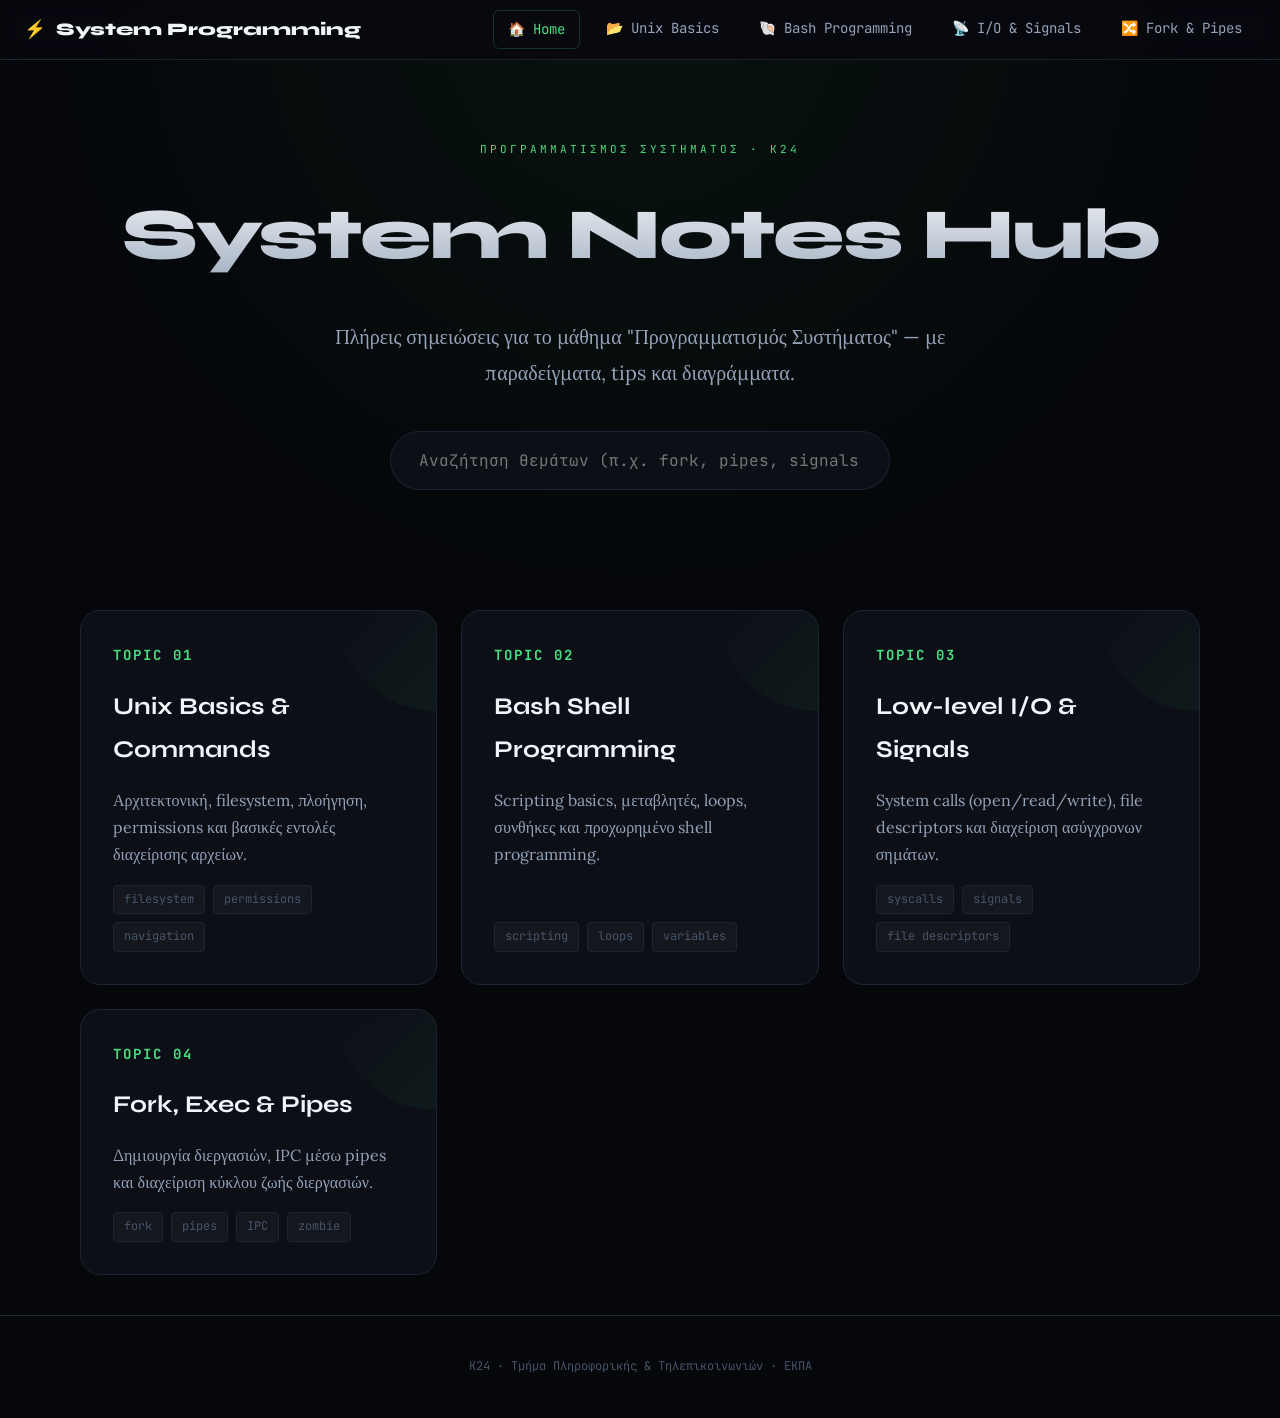
==== index.html @ 9e0abca6 "Fix: Strip ALL inline font-size from HTML — CSS controls sizing globally" ====
﻿<!DOCTYPE html>
<html lang="el">
<head>
    <meta charset="UTF-8">
    <meta name="viewport" content="width=device-width, initial-scale=1.0">
    <title>System Programming · Course Notes</title>
    <link href="https://fonts.googleapis.com/css2?family=JetBrains+Mono:wght@400;600;700&family=Syne:wght@400;700;800&family=Lora:ital,wght@0,400;0,600;1,400&display=swap" rel="stylesheet">
    <link rel="stylesheet" href="styles/base.css">
    <style>
        :root {
            --bg: #05070a;
            --surf: #0c0f16;
            --surf2: #141822;
            --border: #1e2433;
            --green: #4ade80;
            --green-rgb: 74, 222, 128;
            --blue: #60a5fa;
            --purple: #c084fc;
            --orange: #fb923c;
            --orange-rgb: 251, 146, 60;
            --txt: #f1f5f9;
            --muted: #94a3b8;
            --dim: #475569;
        }

        .hub-hero {
            padding: 140px 40px 80px;
            text-align: center;
            background: radial-gradient(circle at 50% 0%, rgba(74, 222, 128, 0.05) 0%, transparent 70%);
        }

        .hub-hero h1 {
            font-family: 'Syne', sans-serif;
            font-size: clamp(2.5rem, 8vw, 4.5rem);
            font-weight: 800;
            letter-spacing: -2px;
            margin-bottom: 20px;
            background: linear-gradient(to bottom, #fff, #94a3b8);
            -webkit-background-clip: text;
            -webkit-text-fill-color: transparent;
        }

        .hub-hero p {
            font-size: 1.25rem;
            color: var(--muted);
            max-width: 700px;
            margin: 0 auto 40px;
        }

        .search-container {
            max-width: 500px;
            margin: 0 auto;
            position: relative;
        }

        .search-container input {
            width: 100%;
            background: var(--surf);
            border: 1px solid var(--border);
            padding: 18px 28px;
            border-radius: 100px;
            color: var(--txt);
            font-family: 'JetBrains Mono', monospace;
            font-size: 16px;
            transition: var(--transition);
            outline: none;
        }

        .search-container input:focus {
            border-color: var(--green);
            box-shadow: 0 0 20px rgba(74, 222, 128, 0.1);
        }

        .topics-grid {
            display: grid;
            grid-template-columns: repeat(auto-fill, minmax(300px, 1fr));
            gap: 24px;
            padding: 40px;
            max-width: 1200px;
            margin: 0 auto;
        }

        .topic-card {
            background: var(--surf);
            border: 1px solid var(--border);
            border-radius: 20px;
            padding: 32px;
            text-decoration: none;
            transition: all 0.3s cubic-bezier(0.4, 0, 0.2, 1);
            position: relative;
            overflow: hidden;
            display: flex;
            flex-direction: column;
            gap: 16px;
        }

        .topic-card:hover {
            transform: translateY(-8px);
            border-color: var(--green);
            background: var(--surf2);
            box-shadow: 0 20px 40px rgba(0,0,0,0.3);
        }

        .topic-card::before {
            content: '';
            position: absolute;
            top: 0;
            right: 0;
            width: 100px;
            height: 100px;
            background: linear-gradient(135deg, transparent, rgba(var(--green-rgb), 0.05));
            border-radius: 0 0 0 100%;
            transition: var(--transition);
        }

        .topic-card:hover::before {
            width: 150px;
            height: 150px;
            background: linear-gradient(135deg, transparent, rgba(var(--green-rgb), 0.1));
        }

        .topic-num {
            font-family: 'JetBrains Mono', monospace;
            color: var(--green);
            font-size: 14px;
            font-weight: 700;
            letter-spacing: 2px;
        }

        .topic-card h3 {
            font-family: 'Syne', sans-serif;
            font-size: 1.5rem;
            color: var(--txt);
            font-weight: 700;
        }

        .topic-card p {
            color: var(--muted);
            font-size: 16px;
            line-height: 1.7;
        }

        .topic-tags {
            display: flex;
            gap: 8px;
            flex-wrap: wrap;
            margin-top: auto;
        }

        .tag {
            font-size: 12px;
            font-family: 'JetBrains Mono', monospace;
            color: var(--dim);
            background: rgba(255,255,255,0.03);
            padding: 3px 10px;
            border-radius: 4px;
            border: 1px solid var(--border);
        }
    </style>
</head>
<body>
    <div id="site-nav"></div>

    <div class="hub-hero">
        <div class="hero-label">Προγραμματισμός Συστήματος · Κ24</div>
        <h1>System Notes Hub</h1>
        <p>Πλήρεις σημειώσεις για το μάθημα "Προγραμματισμός Συστήματος" — με παραδείγματα, tips και διαγράμματα.</p>
        
        <div class="search-container">
            <input type="text" id="topic-search" placeholder="Αναζήτηση θεμάτων (π.χ. fork, pipes, signals)...">
        </div>
    </div>

    <div class="topics-grid">
        <a href="topic1_unix_commands.html" class="topic-card">
            <div class="topic-num">TOPIC 01</div>
            <h3>Unix Basics & Commands</h3>
            <p>Αρχιτεκτονική, filesystem, πλοήγηση, permissions και βασικές εντολές διαχείρισης αρχείων.</p>
            <div class="topic-tags">
                <span class="tag">filesystem</span><span class="tag">permissions</span><span class="tag">navigation</span>
            </div>
        </a>

        <a href="topic2_bash.html" class="topic-card">
            <div class="topic-num">TOPIC 02</div>
            <h3>Bash Shell Programming</h3>
            <p>Scripting basics, μεταβλητές, loops, συνθήκες και προχωρημένο shell programming.</p>
            <div class="topic-tags">
                <span class="tag">scripting</span><span class="tag">loops</span><span class="tag">variables</span>
            </div>
        </a>

        <a href="topic3_io_signals.html" class="topic-card">
            <div class="topic-num">TOPIC 03</div>
            <h3>Low-level I/O & Signals</h3>
            <p>System calls (open/read/write), file descriptors και διαχείριση ασύγχρονων σημάτων.</p>
            <div class="topic-tags">
                <span class="tag">syscalls</span><span class="tag">signals</span><span class="tag">file descriptors</span>
            </div>
        </a>

        <a href="topic4_fork_pipes.html" class="topic-card">
            <div class="topic-num">TOPIC 04</div>
            <h3>Fork, Exec & Pipes</h3>
            <p>Δημιουργία διεργασιών, IPC μέσω pipes και διαχείριση κύκλου ζωής διεργασιών.</p>
            <div class="topic-tags">
                <span class="tag">fork</span><span class="tag">pipes</span><span class="tag">IPC</span><span class="tag">zombie</span>
            </div>
        </a>
    </div>

    <div class="footer">
        K24 · Τμήμα Πληροφορικής & Τηλεπικοινωνιών · ΕΚΠΑ
    </div>

    <script src="js/nav.js"></script>
</body>
</html>
---- styles/base.css ----
/* base.css - Shared Styles for WebNotes */

:root {
    --transition: 0.2s cubic-bezier(0.4, 0, 0.2, 1);
    --shadow: 0 4px 12px rgba(0,0,0,0.1);
    --radius: 12px;
}

* {
    box-sizing: border-box;
    margin: 0;
    padding: 0;
}

body {
    background: var(--bg);
    color: var(--txt);
    font-family: 'Lora', serif;
    font-size: 17px;
    line-height: 1.8;
    transition: background var(--transition);
}

/* Scrollbar */
::-webkit-scrollbar { width: 10px; }
::-webkit-scrollbar-track { background: var(--bg); }
::-webkit-scrollbar-thumb { background: var(--border); border-radius: 5px; }
::-webkit-scrollbar-thumb:hover { background: var(--dim); }

/* Navigation Hub Overlay */
#site-nav {
    position: fixed;
    top: 0;
    left: 0;
    right: 0;
    z-index: 1000;
    background: rgba(var(--bg-rgb, 8, 8, 15), 0.8);
    backdrop-filter: blur(12px);
    border-bottom: 1px solid var(--border);
    height: 60px;
    display: flex;
    align-items: center;
    padding: 0 24px;
    justify-content: space-between;
}

.nav-logo {
    font-family: 'Syne', sans-serif;
    font-weight: 800;
    font-size: 1.1rem;
    color: var(--txt);
    text-decoration: none;
    display: flex;
    align-items: center;
    gap: 10px;
}

.nav-links {
    display: flex;
    gap: 12px;
}

.nav-link {
    color: var(--muted);
    text-decoration: none;
    font-family: 'JetBrains Mono', monospace;
    font-size: 14px;
    padding: 6px 14px;
    border-radius: 6px;
    transition: var(--transition);
}

.nav-link:hover {
    background: var(--surf2);
    color: var(--txt);
}

.nav-link.active {
    color: var(--green);
    background: var(--gdim);
    border: 1px solid rgba(var(--green-rgb), 0.2);
}

/* Hero Section */
.hero {
    padding: 100px 40px 48px; /* Adjusted for fixed nav */
    position: relative;
    overflow: hidden;
    border-bottom: 1px solid var(--border);
}

.hero-label {
    font-family: 'JetBrains Mono', monospace;
    color: var(--green);
    font-size: 11px;
    letter-spacing: 3px;
    text-transform: uppercase;
    margin-bottom: 10px;
}

.hero h1 {
    font-family: 'Syne', sans-serif;
    font-size: clamp(1.8rem, 5vw, 3rem);
    font-weight: 800;
    line-height: 1.1;
    margin-bottom: 14px;
}

.hero h1 em {
    color: var(--green);
    font-style: normal;
}

.hero p {
    color: var(--muted);
    max-width: 560px;
}

.chips {
    display: flex;
    gap: 8px;
    flex-wrap: wrap;
    margin-top: 20px;
}

.chip {
    background: var(--surf2);
    border: 1px solid var(--border);
    padding: 3px 11px;
    border-radius: 20px;
    font-size: 11px;
    font-family: 'JetBrains Mono', monospace;
    color: var(--muted);
}

/* TOC */
.toc {
    background: var(--surf);
    border-bottom: 1px solid var(--border);
    padding: 11px 40px;
    display: flex;
    gap: 6px;
    flex-wrap: wrap;
    position: sticky;
    top: 60px; /* Below site-nav */
    z-index: 99;
}

.toc a {
    color: var(--muted);
    font-size: 14px;
    font-family: 'JetBrains Mono', monospace;
    padding: 5px 12px;
    border-radius: 4px;
    transition: var(--transition);
    text-decoration: none;
}

.toc a:hover {
    background: var(--surf2);
    color: var(--green);
}

/* Content Wrap */
.wrap {
    max-width: 980px;
    margin: 0 auto;
    padding: 44px 24px;
}

section {
    margin-bottom: 64px;
    scroll-margin-top: 130px;
}

/* Section Headers */
.sh {
    display: flex;
    align-items: center;
    gap: 12px;
    margin-bottom: 26px;
    padding-bottom: 13px;
    border-bottom: 1px solid var(--border);
}

.sh-icon {
    width: 34px;
    height: 34px;
    border-radius: 8px;
    display: flex;
    align-items: center;
    justify-content: center;
    font-size: 17px;
    flex-shrink: 0;
}

.sh h2 {
    font-family: 'Syne', sans-serif;
    font-size: 1.35rem;
    font-weight: 700;
}

/* Code Blocks */
.cb {
    background: #010409;
    border: 1px solid var(--border);
    border-radius: 8px;
    padding: 16px 20px;
    font-family: 'JetBrains Mono', monospace;
    font-size: 14.5px;
    line-height: 2;
    overflow-x: auto;
    margin: 10px 0;
    white-space: pre-wrap;
}

/* Boxes */
.ibox, .wbox, .gbox, .rbox {
    border-radius: 0 8px 8px 0;
    padding: 12px 18px;
    margin: 11px 0;
    font-size: 15.5px;
}

.ibox { border-left: 3px solid var(--blue); background: var(--bdim); }
.wbox { border-left: 3px solid var(--yellow); background: var(--ydim); }
.gbox { border-left: 3px solid var(--green); background: var(--gdim); }
.rbox { border-left: 3px solid var(--red); background: var(--rdim); }

.lbl {
    font-family: 'JetBrains Mono', monospace;
    font-size: 10px;
    text-transform: uppercase;
    letter-spacing: 1.5px;
    font-weight: 700;
    margin-bottom: 5px;
}

code {
    font-family: 'JetBrains Mono', monospace;
    font-size: 14px;
    background: rgba(var(--green-rgb, 63, 185, 80), 0.1);
    color: var(--green);
    padding: 2px 6px;
    border-radius: 3px;
}

/* Tips */
.tip {
    background: linear-gradient(135deg, rgba(var(--orange-rgb, 240, 136, 62), 0.05), rgba(var(--orange-rgb, 240, 136, 62), 0.1));
    border: 1px solid rgba(var(--orange-rgb, 240, 136, 62), 0.35);
    border-radius: 9px;
    padding: 13px 16px;
    margin: 11px 0;
    display: flex;
    gap: 11px;
    align-items: flex-start;
}

.tip-icon {
    font-size: 20px;
    flex-shrink: 0;
    margin-top: 1px;
}

.tip-title {
    font-family: 'Syne', sans-serif;
    font-size: .75rem;
    font-weight: 700;
    color: var(--orange);
    text-transform: uppercase;
    letter-spacing: 1px;
    margin-bottom: 4px;
}

.tip-text {
    font-size: 15px;
    line-height: 1.7;
}

/* Grid */
.grid2 {
    display: grid;
    grid-template-columns: 1fr 1fr;
    gap: 14px;
}

@media(max-width:640px) {
    .grid2 { grid-template-columns: 1fr; }
}

/* Cards */
.card {
    background: var(--surf);
    border: 1px solid var(--border);
    border-radius: 10px;
    padding: 18px 20px;
    margin-bottom: 12px;
}

.card-title {
    font-family: 'Syne', sans-serif;
    font-size: 1rem;
    font-weight: 700;
    margin-bottom: 10px;
}

/* Tables */
.ptbl, .vtbl, .etbl, .stbl {
    width: 100%;
    border-collapse: collapse;
    font-size: 15px;
    margin: 12px 0;
}

.ptbl th, .vtbl th, .etbl th, .stbl th {
    background: var(--surf2);
    color: var(--green);
    font-family: 'Syne', sans-serif;
    padding: 9px 12px;
    text-align: left;
    border: 1px solid var(--border);
}

.ptbl td, .vtbl td, .etbl td, .stbl td {
    padding: 9px 12px;
    border: 1px solid var(--border);
    color: var(--muted);
    vertical-align: top;
}

.ptbl tr:nth-child(even) td, .vtbl tr:nth-child(even) td, .etbl tr:nth-child(even) td, .stbl tr:nth-child(even) td {
    background: var(--surf2);
}

.mono {
    font-family: 'JetBrains Mono', monospace;
    color: var(--cyan);
}

/* Quiz */
.quiz {
    background: var(--pdim);
    border: 1px solid rgba(var(--purple-rgb, 188, 140, 255), 0.3);
    border-radius: 10px;
    padding: 20px 22px;
    margin-top: 14px;
}

.quiz h3 {
    color: var(--purple);
    font-family: 'Syne', sans-serif;
    font-size: 1rem;
    font-weight: 700;
    margin-bottom: 12px;
}

.qitem { margin-bottom: 12px; }

.qq { color: var(--txt); font-size: 15.5px; margin-bottom: 6px; }

.qa {
    color: var(--muted);
    font-size: 15px;
    padding: 8px 14px;
    background: var(--surf);
    border-radius: 6px;
    border-left: 3px solid var(--purple);
}

/* Footer */
.footer {
    border-top: 1px solid var(--border);
    padding: 40px 40px;
    text-align: center;
    color: var(--dim);
    font-size: 12px;
    font-family: 'JetBrains Mono', monospace;
}

/* Topic 1 Specifics */
.arch { background: var(--surf); border: 1px solid var(--border); border-radius: 10px; padding: 24px; text-align: center; }
.alayer { border-radius: 7px; padding: 12px 20px; margin: 5px auto; max-width: 380px; font-size: 13px; font-weight: 500; font-family: 'JetBrains Mono', monospace; }
.la { background: rgba(88, 166, 255, .1); border: 1px solid rgba(88, 166, 255, .3); color: var(--blue); }
.lb { background: rgba(63, 185, 80, .1); border: 1px solid rgba(63, 185, 80, .3); color: var(--green); }
.lc { background: rgba(227, 179, 65, .1); border: 1px solid rgba(227, 179, 65, .3); color: var(--yellow); }
.ld { background: rgba(248, 81, 73, .1); border: 1px solid rgba(248, 81, 73, .3); color: var(--red); }
.le { background: rgba(188, 140, 255, .1); border: 1px solid rgba(188, 140, 255, .3); color: var(--purple); }
.tree { font-family: 'JetBrains Mono', monospace; font-size: 13px; line-height: 2.1; background: #010409; border: 1px solid var(--border); border-radius: 8px; padding: 18px 22px; }
.troot { color: var(--yellow); font-weight: 700; }
.tdir { color: var(--blue); }
.tdim { color: var(--dim); font-style: italic; }

/* Topic 3 Specifics */
.fdtable { background: #030308; border: 1px solid var(--border); border-radius: 8px; padding: 20px; font-family: 'JetBrains Mono', monospace; font-size: 13px; }
.fdrow { display: flex; align-items: center; gap: 12px; margin-bottom: 8px; }
.fdnum { width: 28px; height: 28px; border-radius: 6px; display: flex; align-items: center; justify-content: center; font-weight: 700; font-size: 12px; flex-shrink: 0; }
.fd0 { background: rgba(139, 233, 253, .15); color: var(--cyan); border: 1px solid rgba(139, 233, 253, .3); }
.fd1 { background: rgba(80, 250, 123, .15); color: var(--green); border: 1px solid rgba(80, 250, 123, .3); }
.fd2 { background: rgba(255, 85, 85, .15); color: var(--red); border: 1px solid rgba(255, 85, 85, .3); }
.fdx { background: rgba(189, 147, 249, .15); color: var(--purple); border: 1px solid rgba(189, 147, 249, .3); }

/* Topic 4 Specifics */
.fork-diagram { background: var(--surf2); border: 1px solid var(--border); border-radius: 10px; padding: 24px; text-align: center; font-family: 'JetBrains Mono', monospace; }
.fork-proc { display: inline-block; border-radius: 8px; padding: 10px 18px; font-size: 13px; font-weight: 600; min-width: 140px; }
.fp-parent { background: rgba(255, 149, 0, .1); border: 2px solid rgba(255, 149, 0, .5); color: var(--orange); }
.fp-child { background: rgba(82, 217, 142, .1); border: 2px solid rgba(82, 217, 142, .5); color: var(--green); }
.fp-err { background: rgba(255, 107, 107, .1); border: 2px solid rgba(255, 107, 107, .4); color: var(--red); }
.pipe-diag { background: #050300; border: 1px solid var(--border); border-radius: 10px; padding: 20px 24px; }
.pipe-proc { display: inline-flex; align-items: center; justify-content: center; border-radius: 8px; padding: 9px 16px; font-size: 13px; font-weight: 600; font-family: 'JetBrains Mono', monospace; }
.pp-parent { background: rgba(255, 149, 0, .1); border: 1px solid rgba(255, 149, 0, .4); color: var(--orange); }
.pp-child { background: rgba(82, 217, 142, .1); border: 1px solid rgba(82, 217, 142, .4); color: var(--green); }
.pipe-channel { display: flex; align-items: center; gap: 8px; margin: 14px 0; font-family: 'JetBrains Mono', monospace; font-size: 12px; }
.pipe-tube { flex: 1; height: 26px; background: linear-gradient(90deg, rgba(255, 149, 0, .15), rgba(82, 217, 142, .15)); border: 1px solid var(--border); border-radius: 4px; display: flex; align-items: center; justify-content: center; color: var(--dim); font-size: 11px; }
.pfd-w { background: rgba(255, 149, 0, .1); border: 1px solid rgba(255, 149, 0, .3); color: var(--orange); }
.pfd-r { background: rgba(82, 217, 142, .1); border: 1px solid rgba(82, 217, 142, .3); color: var(--green); }
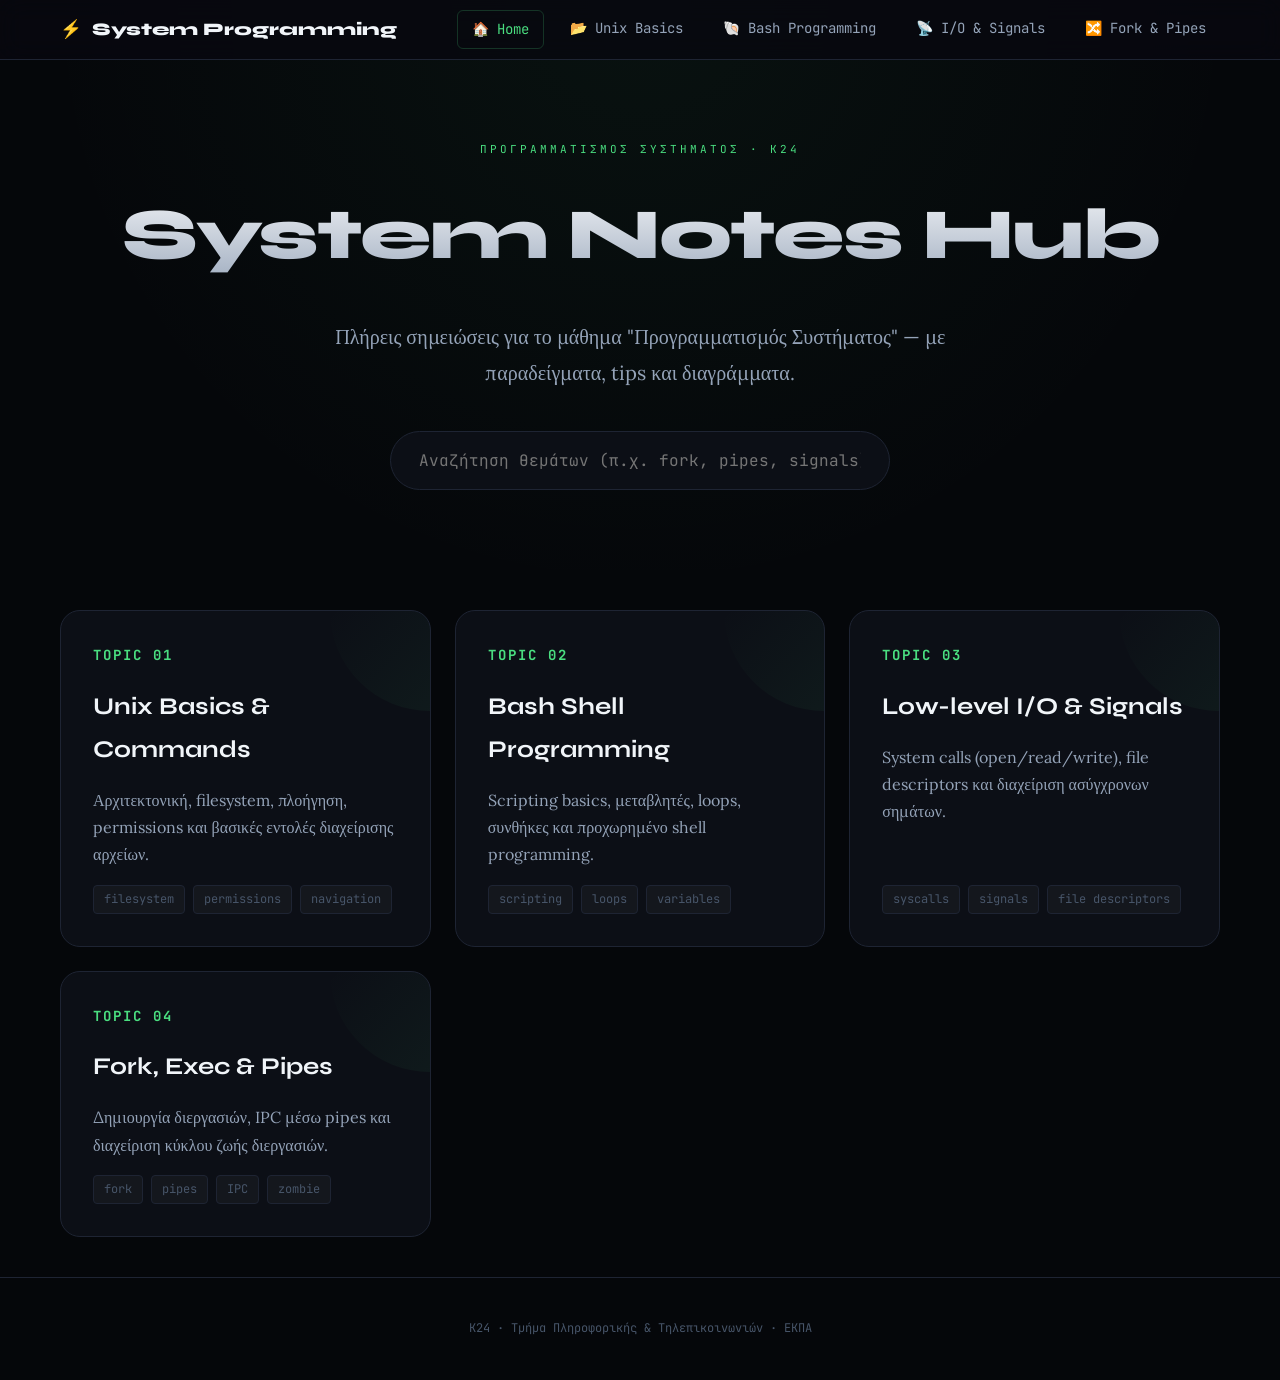
==== commit f0dfece3: "feat: implement base styles and navigation components while adding interactive question data structu" ====
--- a/index.html
+++ b/index.html
@@ -1,4 +1,4 @@
-﻿<!DOCTYPE html>
+<!DOCTYPE html>
 <html lang="el">
 <head>
     <meta charset="UTF-8">
@@ -57,11 +57,11 @@
             width: 100%;
             background: var(--surf);
             border: 1px solid var(--border);
-            padding: 18px 28px;
-            border-radius: 100px;
+            padding: 1.125rem 1.75rem;
+            border-radius: 6.25rem;
             color: var(--txt);
             font-family: 'JetBrains Mono', monospace;
-            font-size: 16px;
+            font-size: 1rem; /* 16px */
             transition: var(--transition);
             outline: none;
         }
@@ -76,7 +76,7 @@
             grid-template-columns: repeat(auto-fill, minmax(300px, 1fr));
             gap: 24px;
             padding: 40px;
-            max-width: 1200px;
+            max-width: 1240px;
             margin: 0 auto;
         }
 
@@ -122,7 +122,7 @@
         .topic-num {
             font-family: 'JetBrains Mono', monospace;
             color: var(--green);
-            font-size: 14px;
+            font-size: 0.875rem; /* 14px */
             font-weight: 700;
             letter-spacing: 2px;
         }
@@ -136,7 +136,7 @@
 
         .topic-card p {
             color: var(--muted);
-            font-size: 16px;
+            font-size: 1rem; /* 16px */
             line-height: 1.7;
         }
 
@@ -148,11 +148,11 @@
         }
 
         .tag {
-            font-size: 12px;
+            font-size: 0.75rem; /* 12px */
             font-family: 'JetBrains Mono', monospace;
             color: var(--dim);
             background: rgba(255,255,255,0.03);
-            padding: 3px 10px;
+            padding: 0.1875rem 0.625rem;
             border-radius: 4px;
             border: 1px solid var(--border);
         }
--- a/styles/base.css
+++ b/styles/base.css
@@ -2,7 +2,7 @@
 
 :root {
     --transition: 0.2s cubic-bezier(0.4, 0, 0.2, 1);
-    --shadow: 0 4px 12px rgba(0,0,0,0.1);
+    --shadow: 0 4px 12px rgba(0, 0, 0, 0.1);
     --radius: 12px;
 }
 
@@ -12,20 +12,38 @@
     padding: 0;
 }
 
+html {
+    font-size: 16px;
+    /* Base for rem calculations */
+}
+
 body {
     background: var(--bg);
     color: var(--txt);
     font-family: 'Lora', serif;
-    font-size: 17px;
+    font-size: 1.0625rem;
+    /* ~17px */
     line-height: 1.8;
     transition: background var(--transition);
 }
 
 /* Scrollbar */
-::-webkit-scrollbar { width: 10px; }
-::-webkit-scrollbar-track { background: var(--bg); }
-::-webkit-scrollbar-thumb { background: var(--border); border-radius: 5px; }
-::-webkit-scrollbar-thumb:hover { background: var(--dim); }
+::-webkit-scrollbar {
+    width: 10px;
+}
+
+::-webkit-scrollbar-track {
+    background: var(--bg);
+}
+
+::-webkit-scrollbar-thumb {
+    background: var(--border);
+    border-radius: 5px;
+}
+
+::-webkit-scrollbar-thumb:hover {
+    background: var(--dim);
+}
 
 /* Navigation Hub Overlay */
 #site-nav {
@@ -40,8 +58,18 @@
     height: 60px;
     display: flex;
     align-items: center;
-    padding: 0 24px;
+    padding: 0 40px;
     justify-content: space-between;
+}
+
+.nav-wrapper {
+    max-width: 1160px;
+    /* 1240 - 40*2 */
+    margin: 0 auto;
+    width: 100%;
+    display: flex;
+    justify-content: space-between;
+    align-items: center;
 }
 
 .nav-logo {
@@ -64,8 +92,9 @@
     color: var(--muted);
     text-decoration: none;
     font-family: 'JetBrains Mono', monospace;
-    font-size: 14px;
-    padding: 6px 14px;
+    font-size: 0.875rem;
+    /* 14px */
+    padding: 0.375rem 0.875rem;
     border-radius: 6px;
     transition: var(--transition);
 }
@@ -83,19 +112,29 @@
 
 /* Hero Section */
 .hero {
-    padding: 100px 40px 48px; /* Adjusted for fixed nav */
+    padding: 120px 40px 60px;
     position: relative;
     overflow: hidden;
     border-bottom: 1px solid var(--border);
 }
 
+.hero-label,
+.hero h1,
+.hero p,
+.chips {
+    max-width: 1160px;
+    margin-left: auto;
+    margin-right: auto;
+}
+
 .hero-label {
     font-family: 'JetBrains Mono', monospace;
     color: var(--green);
-    font-size: 11px;
+    font-size: 0.6875rem;
+    /* 11px */
     letter-spacing: 3px;
     text-transform: uppercase;
-    margin-bottom: 10px;
+    margin-bottom: 0.625rem;
 }
 
 .hero h1 {
@@ -113,7 +152,7 @@
 
 .hero p {
     color: var(--muted);
-    max-width: 560px;
+    max-width: 800px;
 }
 
 .chips {
@@ -126,9 +165,10 @@
 .chip {
     background: var(--surf2);
     border: 1px solid var(--border);
-    padding: 3px 11px;
-    border-radius: 20px;
-    font-size: 11px;
+    padding: 0.2rem 0.7rem;
+    border-radius: 1.25rem;
+    font-size: 0.6875rem;
+    /* 11px */
     font-family: 'JetBrains Mono', monospace;
     color: var(--muted);
 }
@@ -139,18 +179,21 @@
     border-bottom: 1px solid var(--border);
     padding: 11px 40px;
     display: flex;
-    gap: 6px;
+    gap: 12px;
     flex-wrap: wrap;
     position: sticky;
-    top: 60px; /* Below site-nav */
+    top: 60px;
+    /* Below site-nav */
     z-index: 99;
+    justify-content: center;
 }
 
 .toc a {
     color: var(--muted);
-    font-size: 14px;
-    font-family: 'JetBrains Mono', monospace;
-    padding: 5px 12px;
+    font-size: 0.875rem;
+    /* 14px */
+    font-family: 'JetBrains Mono', monospace;
+    padding: 0.3125rem 0.75rem;
     border-radius: 4px;
     transition: var(--transition);
     text-decoration: none;
@@ -163,9 +206,9 @@
 
 /* Content Wrap */
 .wrap {
-    max-width: 980px;
+    max-width: 1240px;
     margin: 0 auto;
-    padding: 44px 24px;
+    padding: 44px 40px;
 }
 
 section {
@@ -184,13 +227,14 @@
 }
 
 .sh-icon {
-    width: 34px;
-    height: 34px;
+    width: 2.125rem;
+    height: 2.125rem;
     border-radius: 8px;
     display: flex;
     align-items: center;
     justify-content: center;
-    font-size: 17px;
+    font-size: 1.0625rem;
+    /* 17px */
     flex-shrink: 0;
 }
 
@@ -205,9 +249,10 @@
     background: #010409;
     border: 1px solid var(--border);
     border-radius: 8px;
-    padding: 16px 20px;
-    font-family: 'JetBrains Mono', monospace;
-    font-size: 14.5px;
+    padding: 1rem 1.25rem;
+    font-family: 'JetBrains Mono', monospace;
+    font-size: 0.906rem;
+    /* 14.5px */
     line-height: 2;
     overflow-x: auto;
     margin: 10px 0;
@@ -215,33 +260,54 @@
 }
 
 /* Boxes */
-.ibox, .wbox, .gbox, .rbox {
+.ibox,
+.wbox,
+.gbox,
+.rbox {
     border-radius: 0 8px 8px 0;
-    padding: 12px 18px;
-    margin: 11px 0;
-    font-size: 15.5px;
-}
-
-.ibox { border-left: 3px solid var(--blue); background: var(--bdim); }
-.wbox { border-left: 3px solid var(--yellow); background: var(--ydim); }
-.gbox { border-left: 3px solid var(--green); background: var(--gdim); }
-.rbox { border-left: 3px solid var(--red); background: var(--rdim); }
+    padding: 0.75rem 1.125rem;
+    margin: 0.7rem 0;
+    font-size: 0.97rem;
+    /* 15.5px */
+}
+
+.ibox {
+    border-left: 3px solid var(--blue);
+    background: var(--bdim);
+}
+
+.wbox {
+    border-left: 3px solid var(--yellow);
+    background: var(--ydim);
+}
+
+.gbox {
+    border-left: 3px solid var(--green);
+    background: var(--gdim);
+}
+
+.rbox {
+    border-left: 3px solid var(--red);
+    background: var(--rdim);
+}
 
 .lbl {
     font-family: 'JetBrains Mono', monospace;
-    font-size: 10px;
+    font-size: 0.625rem;
+    /* 10px */
     text-transform: uppercase;
     letter-spacing: 1.5px;
     font-weight: 700;
-    margin-bottom: 5px;
+    margin-bottom: 0.3125rem;
 }
 
 code {
     font-family: 'JetBrains Mono', monospace;
-    font-size: 14px;
+    font-size: 0.875rem;
+    /* 14px */
     background: rgba(var(--green-rgb, 63, 185, 80), 0.1);
     color: var(--green);
-    padding: 2px 6px;
+    padding: 0.125rem 0.375rem;
     border-radius: 3px;
 }
 
@@ -274,7 +340,8 @@
 }
 
 .tip-text {
-    font-size: 15px;
+    font-size: 0.9375rem;
+    /* 15px */
     line-height: 1.7;
 }
 
@@ -286,7 +353,9 @@
 }
 
 @media(max-width:640px) {
-    .grid2 { grid-template-columns: 1fr; }
+    .grid2 {
+        grid-template-columns: 1fr;
+    }
 }
 
 /* Cards */
@@ -306,14 +375,21 @@
 }
 
 /* Tables */
-.ptbl, .vtbl, .etbl, .stbl {
+.ptbl,
+.vtbl,
+.etbl,
+.stbl {
     width: 100%;
     border-collapse: collapse;
-    font-size: 15px;
-    margin: 12px 0;
-}
-
-.ptbl th, .vtbl th, .etbl th, .stbl th {
+    font-size: 0.9375rem;
+    /* 15px */
+    margin: 0.75rem 0;
+}
+
+.ptbl th,
+.vtbl th,
+.etbl th,
+.stbl th {
     background: var(--surf2);
     color: var(--green);
     font-family: 'Syne', sans-serif;
@@ -322,14 +398,20 @@
     border: 1px solid var(--border);
 }
 
-.ptbl td, .vtbl td, .etbl td, .stbl td {
+.ptbl td,
+.vtbl td,
+.etbl td,
+.stbl td {
     padding: 9px 12px;
     border: 1px solid var(--border);
     color: var(--muted);
     vertical-align: top;
 }
 
-.ptbl tr:nth-child(even) td, .vtbl tr:nth-child(even) td, .etbl tr:nth-child(even) td, .stbl tr:nth-child(even) td {
+.ptbl tr:nth-child(even) td,
+.vtbl tr:nth-child(even) td,
+.etbl tr:nth-child(even) td,
+.stbl tr:nth-child(even) td {
     background: var(--surf2);
 }
 
@@ -355,62 +437,352 @@
     margin-bottom: 12px;
 }
 
-.qitem { margin-bottom: 12px; }
-
-.qq { color: var(--txt); font-size: 15.5px; margin-bottom: 6px; }
+.qitem {
+    margin-bottom: 12px;
+}
+
+.qq {
+    color: var(--txt);
+    font-size: 0.97rem;
+    margin-bottom: 0.375rem;
+}
 
 .qa {
     color: var(--muted);
-    font-size: 15px;
-    padding: 8px 14px;
+    font-size: 0.9375rem;
+    padding: 0.5rem 0.875rem;
     background: var(--surf);
     border-radius: 6px;
     border-left: 3px solid var(--purple);
+    margin-bottom: 1rem;
 }
 
 /* Footer */
 .footer {
     border-top: 1px solid var(--border);
-    padding: 40px 40px;
+    padding: 2.5rem;
     text-align: center;
     color: var(--dim);
-    font-size: 12px;
+    font-size: 0.75rem;
+    /* 12px */
     font-family: 'JetBrains Mono', monospace;
 }
 
 /* Topic 1 Specifics */
-.arch { background: var(--surf); border: 1px solid var(--border); border-radius: 10px; padding: 24px; text-align: center; }
-.alayer { border-radius: 7px; padding: 12px 20px; margin: 5px auto; max-width: 380px; font-size: 13px; font-weight: 500; font-family: 'JetBrains Mono', monospace; }
-.la { background: rgba(88, 166, 255, .1); border: 1px solid rgba(88, 166, 255, .3); color: var(--blue); }
-.lb { background: rgba(63, 185, 80, .1); border: 1px solid rgba(63, 185, 80, .3); color: var(--green); }
-.lc { background: rgba(227, 179, 65, .1); border: 1px solid rgba(227, 179, 65, .3); color: var(--yellow); }
-.ld { background: rgba(248, 81, 73, .1); border: 1px solid rgba(248, 81, 73, .3); color: var(--red); }
-.le { background: rgba(188, 140, 255, .1); border: 1px solid rgba(188, 140, 255, .3); color: var(--purple); }
-.tree { font-family: 'JetBrains Mono', monospace; font-size: 13px; line-height: 2.1; background: #010409; border: 1px solid var(--border); border-radius: 8px; padding: 18px 22px; }
-.troot { color: var(--yellow); font-weight: 700; }
-.tdir { color: var(--blue); }
-.tdim { color: var(--dim); font-style: italic; }
+.arch {
+    background: var(--surf);
+    border: 1px solid var(--border);
+    border-radius: 10px;
+    padding: 24px;
+    text-align: center;
+}
+
+.alayer {
+    border-radius: 7px;
+    padding: 0.75rem 1.25rem;
+    margin: 0.3125rem auto;
+    max-width: 23.75rem;
+    font-size: 0.8125rem;
+    font-weight: 500;
+    font-family: 'JetBrains Mono', monospace;
+}
+
+.la {
+    background: rgba(88, 166, 255, .1);
+    border: 1px solid rgba(88, 166, 255, .3);
+    color: var(--blue);
+}
+
+.lb {
+    background: rgba(63, 185, 80, .1);
+    border: 1px solid rgba(63, 185, 80, .3);
+    color: var(--green);
+}
+
+.lc {
+    background: rgba(227, 179, 65, .1);
+    border: 1px solid rgba(227, 179, 65, .3);
+    color: var(--yellow);
+}
+
+.ld {
+    background: rgba(248, 81, 73, .1);
+    border: 1px solid rgba(248, 81, 73, .3);
+    color: var(--red);
+}
+
+.le {
+    background: rgba(188, 140, 255, .1);
+    border: 1px solid rgba(188, 140, 255, .3);
+    color: var(--purple);
+}
+
+.tree {
+    font-family: 'JetBrains Mono', monospace;
+    font-size: 0.8125rem;
+    line-height: 2.1;
+    background: #010409;
+    border: 1px solid var(--border);
+    border-radius: 8px;
+    padding: 1.125rem 1.375rem;
+}
+
+.troot {
+    color: var(--yellow);
+    font-weight: 700;
+}
+
+.tdir {
+    color: var(--blue);
+}
+
+.tdim {
+    color: var(--dim);
+    font-style: italic;
+}
 
 /* Topic 3 Specifics */
-.fdtable { background: #030308; border: 1px solid var(--border); border-radius: 8px; padding: 20px; font-family: 'JetBrains Mono', monospace; font-size: 13px; }
-.fdrow { display: flex; align-items: center; gap: 12px; margin-bottom: 8px; }
-.fdnum { width: 28px; height: 28px; border-radius: 6px; display: flex; align-items: center; justify-content: center; font-weight: 700; font-size: 12px; flex-shrink: 0; }
-.fd0 { background: rgba(139, 233, 253, .15); color: var(--cyan); border: 1px solid rgba(139, 233, 253, .3); }
-.fd1 { background: rgba(80, 250, 123, .15); color: var(--green); border: 1px solid rgba(80, 250, 123, .3); }
-.fd2 { background: rgba(255, 85, 85, .15); color: var(--red); border: 1px solid rgba(255, 85, 85, .3); }
-.fdx { background: rgba(189, 147, 249, .15); color: var(--purple); border: 1px solid rgba(189, 147, 249, .3); }
+.fdtable {
+    background: #030308;
+    border: 1px solid var(--border);
+    border-radius: 8px;
+    padding: 1.25rem;
+    font-family: 'JetBrains Mono', monospace;
+    font-size: 0.8125rem;
+}
+
+.fdrow {
+    display: flex;
+    align-items: center;
+    gap: 0.75rem;
+    margin-bottom: 0.5rem;
+}
+
+.fdnum {
+    width: 1.75rem;
+    height: 1.75rem;
+    border-radius: 6px;
+    display: flex;
+    align-items: center;
+    justify-content: center;
+    font-weight: 700;
+    font-size: 0.75rem;
+    flex-shrink: 0;
+}
+
+.fd0 {
+    background: rgba(139, 233, 253, .15);
+    color: var(--cyan);
+    border: 1px solid rgba(139, 233, 253, .3);
+}
+
+.fd1 {
+    background: rgba(80, 250, 123, .15);
+    color: var(--green);
+    border: 1px solid rgba(80, 250, 123, .3);
+}
+
+.fd2 {
+    background: rgba(255, 85, 85, .15);
+    color: var(--red);
+    border: 1px solid rgba(255, 85, 85, .3);
+}
+
+.fdx {
+    background: rgba(189, 147, 249, .15);
+    color: var(--purple);
+    border: 1px solid rgba(189, 147, 249, .3);
+}
 
 /* Topic 4 Specifics */
-.fork-diagram { background: var(--surf2); border: 1px solid var(--border); border-radius: 10px; padding: 24px; text-align: center; font-family: 'JetBrains Mono', monospace; }
-.fork-proc { display: inline-block; border-radius: 8px; padding: 10px 18px; font-size: 13px; font-weight: 600; min-width: 140px; }
-.fp-parent { background: rgba(255, 149, 0, .1); border: 2px solid rgba(255, 149, 0, .5); color: var(--orange); }
-.fp-child { background: rgba(82, 217, 142, .1); border: 2px solid rgba(82, 217, 142, .5); color: var(--green); }
-.fp-err { background: rgba(255, 107, 107, .1); border: 2px solid rgba(255, 107, 107, .4); color: var(--red); }
-.pipe-diag { background: #050300; border: 1px solid var(--border); border-radius: 10px; padding: 20px 24px; }
-.pipe-proc { display: inline-flex; align-items: center; justify-content: center; border-radius: 8px; padding: 9px 16px; font-size: 13px; font-weight: 600; font-family: 'JetBrains Mono', monospace; }
-.pp-parent { background: rgba(255, 149, 0, .1); border: 1px solid rgba(255, 149, 0, .4); color: var(--orange); }
-.pp-child { background: rgba(82, 217, 142, .1); border: 1px solid rgba(82, 217, 142, .4); color: var(--green); }
-.pipe-channel { display: flex; align-items: center; gap: 8px; margin: 14px 0; font-family: 'JetBrains Mono', monospace; font-size: 12px; }
-.pipe-tube { flex: 1; height: 26px; background: linear-gradient(90deg, rgba(255, 149, 0, .15), rgba(82, 217, 142, .15)); border: 1px solid var(--border); border-radius: 4px; display: flex; align-items: center; justify-content: center; color: var(--dim); font-size: 11px; }
-.pfd-w { background: rgba(255, 149, 0, .1); border: 1px solid rgba(255, 149, 0, .3); color: var(--orange); }
-.pfd-r { background: rgba(82, 217, 142, .1); border: 1px solid rgba(82, 217, 142, .3); color: var(--green); }
+.fork-diagram {
+    background: var(--surf2);
+    border: 1px solid var(--border);
+    border-radius: 10px;
+    padding: 1.5rem;
+    text-align: center;
+    font-family: 'JetBrains Mono', monospace;
+}
+
+.fork-proc {
+    display: inline-block;
+    border-radius: 8px;
+    padding: 0.625rem 1.125rem;
+    font-size: 0.8125rem;
+    font-weight: 600;
+    min-width: 8.75rem;
+}
+
+.fp-parent {
+    background: rgba(255, 149, 0, .1);
+    border: 2px solid rgba(255, 149, 0, .5);
+    color: var(--orange);
+}
+
+.fp-child {
+    background: rgba(82, 217, 142, .1);
+    border: 2px solid rgba(82, 217, 142, .5);
+    color: var(--green);
+}
+
+.fp-err {
+    background: rgba(255, 107, 107, .1);
+    border: 2px solid rgba(255, 107, 107, .4);
+    color: var(--red);
+}
+
+.pipe-diag {
+    background: #050300;
+    border: 1px solid var(--border);
+    border-radius: 10px;
+    padding: 1.25rem 1.5rem;
+}
+
+.pipe-proc {
+    display: inline-flex;
+    align-items: center;
+    justify-content: center;
+    border-radius: 8px;
+    padding: 0.5625rem 1rem;
+    font-size: 0.8125rem;
+    font-weight: 600;
+    font-family: 'JetBrains Mono', monospace;
+}
+
+.pp-parent {
+    background: rgba(255, 149, 0, .1);
+    border: 1px solid rgba(255, 149, 0, .4);
+    color: var(--orange);
+}
+
+.pp-child {
+    background: rgba(82, 217, 142, .1);
+    border: 1px solid rgba(82, 217, 142, .4);
+    color: var(--green);
+}
+
+.pipe-channel {
+    display: flex;
+    align-items: center;
+    gap: 0.5rem;
+    margin: 0.875rem 0;
+    font-family: 'JetBrains Mono', monospace;
+    font-size: 0.75rem;
+}
+
+.pipe-tube {
+    flex: 1;
+    height: 1.625rem;
+    background: linear-gradient(90deg, rgba(255, 149, 0, .15), rgba(82, 217, 142, .15));
+    border: 1px solid var(--border);
+    border-radius: 4px;
+    display: flex;
+    align-items: center;
+    justify-content: center;
+    color: var(--dim);
+    font-size: 0.6875rem;
+}
+
+.pfd-w {
+    background: rgba(255, 149, 0, .1);
+    border: 1px solid rgba(255, 149, 0, .3);
+    color: var(--orange);
+}
+
+.pfd-r {
+    background: rgba(82, 217, 142, .1);
+    border: 1px solid rgba(82, 217, 142, .3);
+    color: var(--green);
+}
+
+/* Quiz System Styles */
+.section-quiz {
+    margin-top: 40px;
+    padding-top: 20px;
+    border-top: 1px dashed var(--border);
+}
+
+.quiz h3 {
+    font-family: 'Syne', sans-serif;
+    font-size: 1.4rem;
+    color: var(--green);
+    margin-bottom: 20px;
+    display: flex;
+    align-items: center;
+    gap: 10px;
+}
+
+.qitems {
+    display: flex;
+    flex-direction: column;
+    gap: 16px;
+}
+
+.qitem {
+    background: var(--surf);
+    border: 1px solid var(--border);
+    border-radius: 12px;
+    padding: 20px;
+    transition: var(--transition);
+}
+
+.qitem:hover {
+    border-color: var(--green);
+    transform: translateY(-2px);
+    box-shadow: 0 10px 30px rgba(0, 0, 0, 0.2);
+}
+
+.qq {
+    font-weight: 700;
+    font-size: 1.1rem;
+    color: var(--txt);
+    margin-bottom: 12px;
+}
+
+.qa {
+    background: var(--gdim);
+    color: var(--green);
+    padding: 14px 18px;
+    border-radius: 8px;
+    border-left: 4px solid var(--green);
+    margin-top: 15px;
+    font-size: 1rem;
+    line-height: 1.6;
+    animation: slideDown 0.3s ease-out;
+}
+
+@keyframes slideDown {
+    from {
+        opacity: 0;
+        transform: translateY(-10px);
+    }
+
+    to {
+        opacity: 1;
+        transform: translateY(0);
+    }
+}
+
+.qa-toggle {
+    background: transparent;
+    border: 1px solid var(--border);
+    color: var(--muted);
+    padding: 8px 16px;
+    border-radius: 20px;
+    cursor: pointer;
+    font-family: 'JetBrains Mono', monospace;
+    font-size: 0.85rem;
+    transition: var(--transition);
+}
+
+.qa-toggle:hover {
+    background: var(--surf2);
+    color: var(--txt);
+    border-color: var(--green);
+}
+
+.qa-toggle.active {
+    background: var(--purple);
+    color: var(--bg);
+    border-color: var(--purple-rgb);
+}
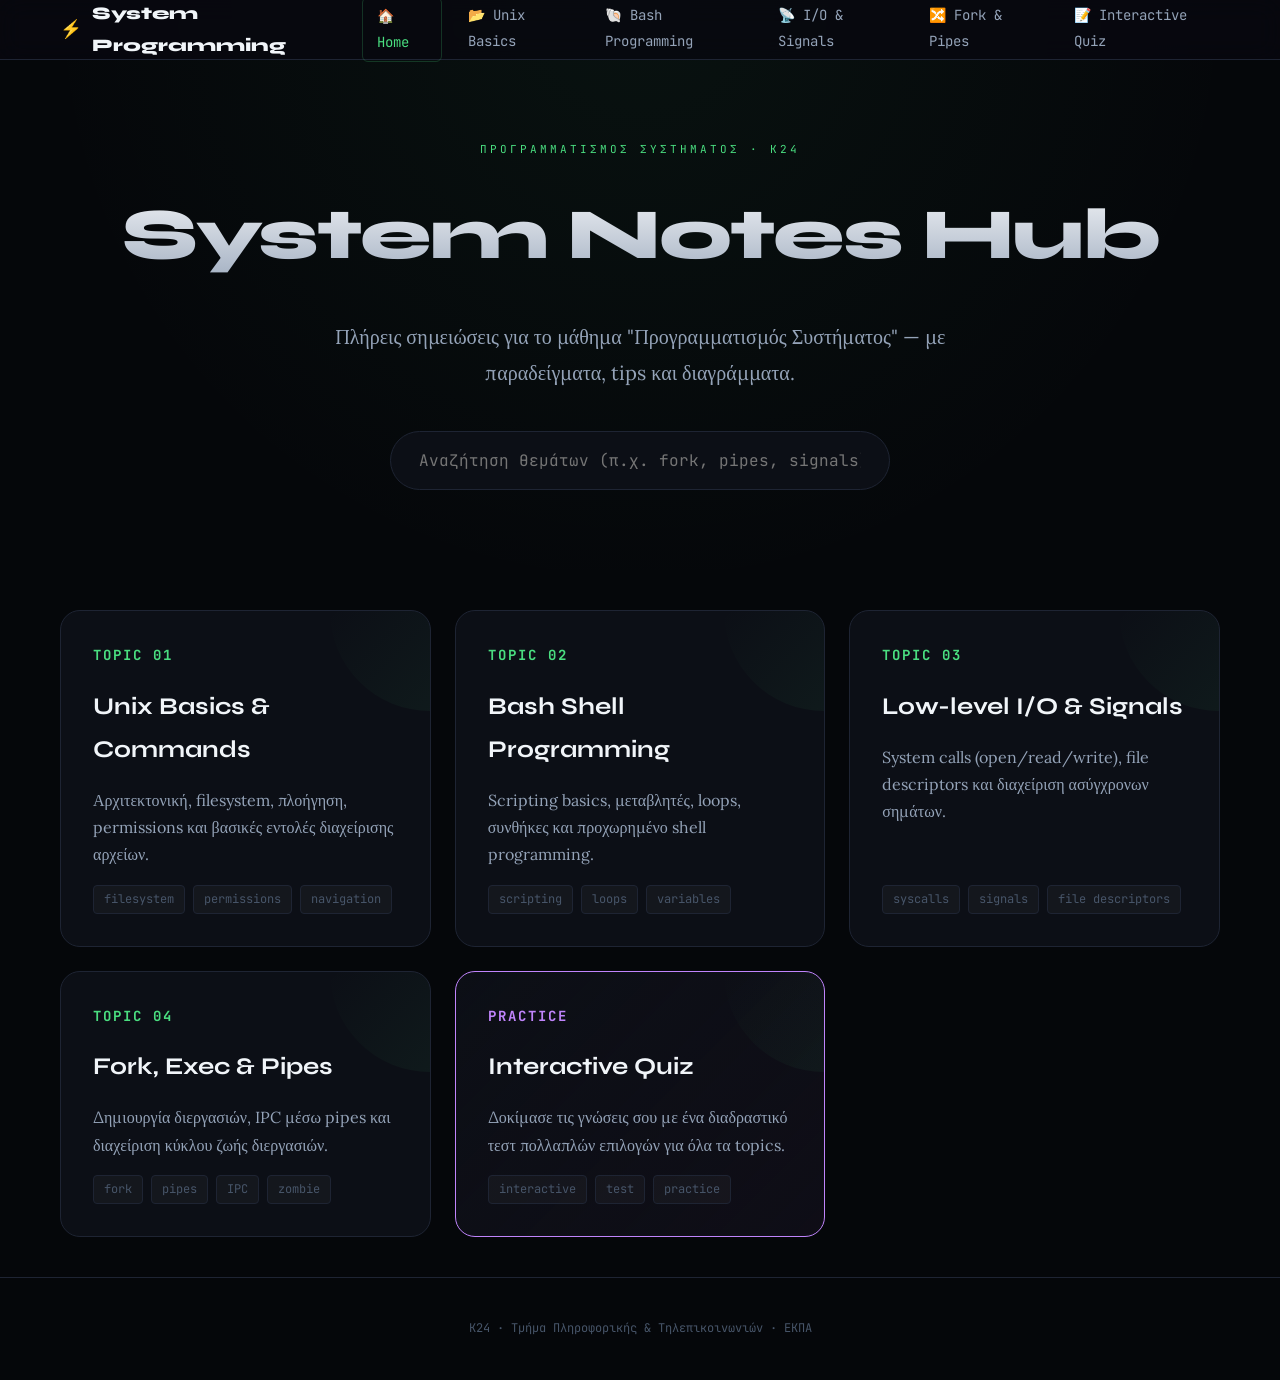
==== commit 85c5ab4b: "feat: implement interactive quiz module with question loading, state management, and styling" ====
--- a/index.html
+++ b/index.html
@@ -207,6 +207,16 @@
                 <span class="tag">fork</span><span class="tag">pipes</span><span class="tag">IPC</span><span class="tag">zombie</span>
             </div>
         </a>
+
+        <!-- Interactive Quiz Card -->
+        <a href="interactive_quiz.html" class="topic-card" style="border-color: var(--purple); background: linear-gradient(135deg, var(--surf), rgba(192, 132, 252, 0.05));">
+            <div class="topic-num" style="color: var(--purple);">PRACTICE</div>
+            <h3>Interactive Quiz</h3>
+            <p>Δοκίμασε τις γνώσεις σου με ένα διαδραστικό τεστ πολλαπλών επιλογών για όλα τα topics.</p>
+            <div class="topic-tags">
+                <span class="tag">interactive</span><span class="tag">test</span><span class="tag">practice</span>
+            </div>
+        </a>
     </div>
 
     <div class="footer">
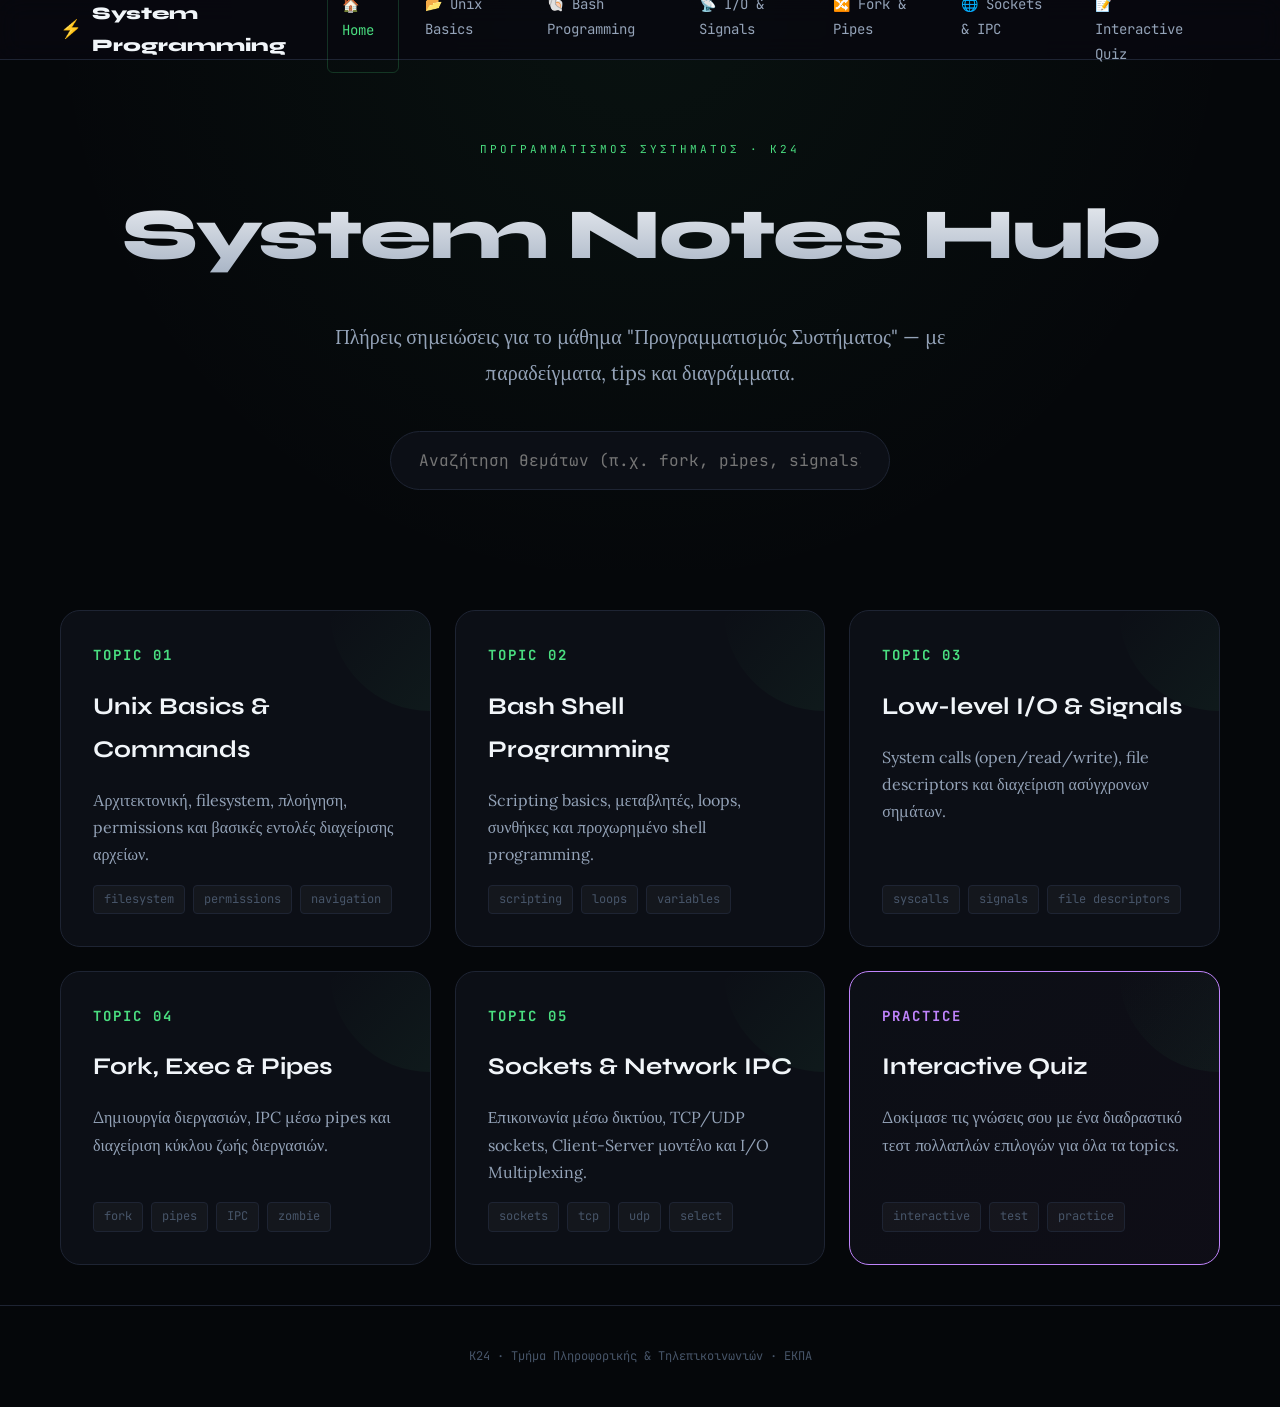
==== commit 955bff07: "feat(nav): Integrate Topic 5 Sockets into navigation and index" ====
--- a/index.html
+++ b/index.html
@@ -208,6 +208,15 @@
             </div>
         </a>
 
+        <a href="topic5_sockets.html" class="topic-card">
+            <div class="topic-num">TOPIC 05</div>
+            <h3>Sockets & Network IPC</h3>
+            <p>Επικοινωνία μέσω δικτύου, TCP/UDP sockets, Client-Server μοντέλο και I/O Multiplexing.</p>
+            <div class="topic-tags">
+                <span class="tag">sockets</span><span class="tag">tcp</span><span class="tag">udp</span><span class="tag">select</span>
+            </div>
+        </a>
+
         <!-- Interactive Quiz Card -->
         <a href="interactive_quiz.html" class="topic-card" style="border-color: var(--purple); background: linear-gradient(135deg, var(--surf), rgba(192, 132, 252, 0.05));">
             <div class="topic-num" style="color: var(--purple);">PRACTICE</div>
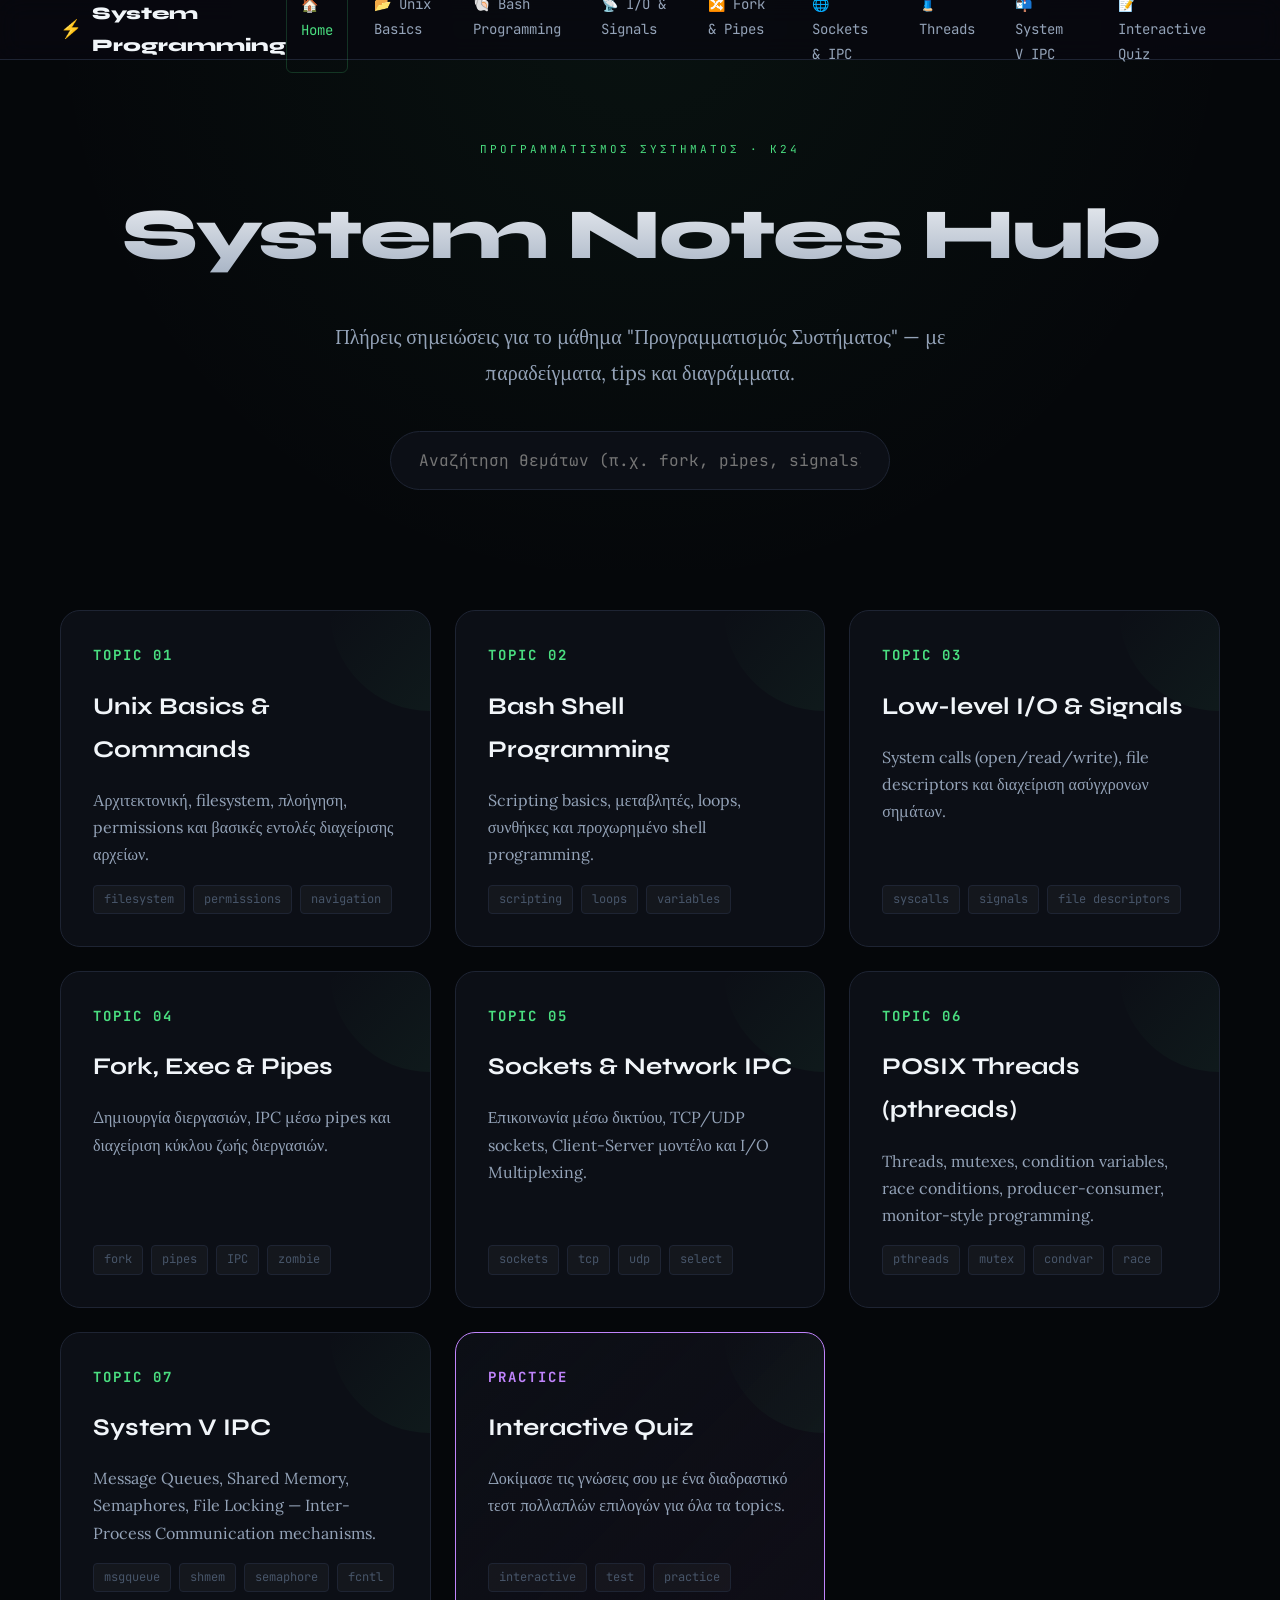
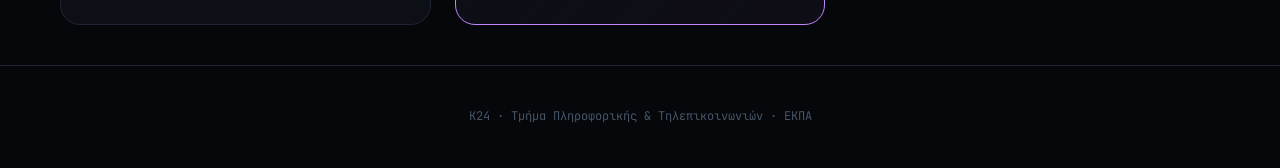
==== commit d56fec37: "feat: add pages for threads and IPC, implement navigation system, and update index UI" ====
--- a/index.html
+++ b/index.html
@@ -217,6 +217,24 @@
             </div>
         </a>
 
+        <a href="topic6_threads.html" class="topic-card">
+            <div class="topic-num">TOPIC 06</div>
+            <h3>POSIX Threads (pthreads)</h3>
+            <p>Threads, mutexes, condition variables, race conditions, producer-consumer, monitor-style programming.</p>
+            <div class="topic-tags">
+                <span class="tag">pthreads</span><span class="tag">mutex</span><span class="tag">condvar</span><span class="tag">race</span>
+            </div>
+        </a>
+
+        <a href="topic7_ipc.html" class="topic-card">
+            <div class="topic-num">TOPIC 07</div>
+            <h3>System V IPC</h3>
+            <p>Message Queues, Shared Memory, Semaphores, File Locking — Inter-Process Communication mechanisms.</p>
+            <div class="topic-tags">
+                <span class="tag">msgqueue</span><span class="tag">shmem</span><span class="tag">semaphore</span><span class="tag">fcntl</span>
+            </div>
+        </a>
+
         <!-- Interactive Quiz Card -->
         <a href="interactive_quiz.html" class="topic-card" style="border-color: var(--purple); background: linear-gradient(135deg, var(--surf), rgba(192, 132, 252, 0.05));">
             <div class="topic-num" style="color: var(--purple);">PRACTICE</div>
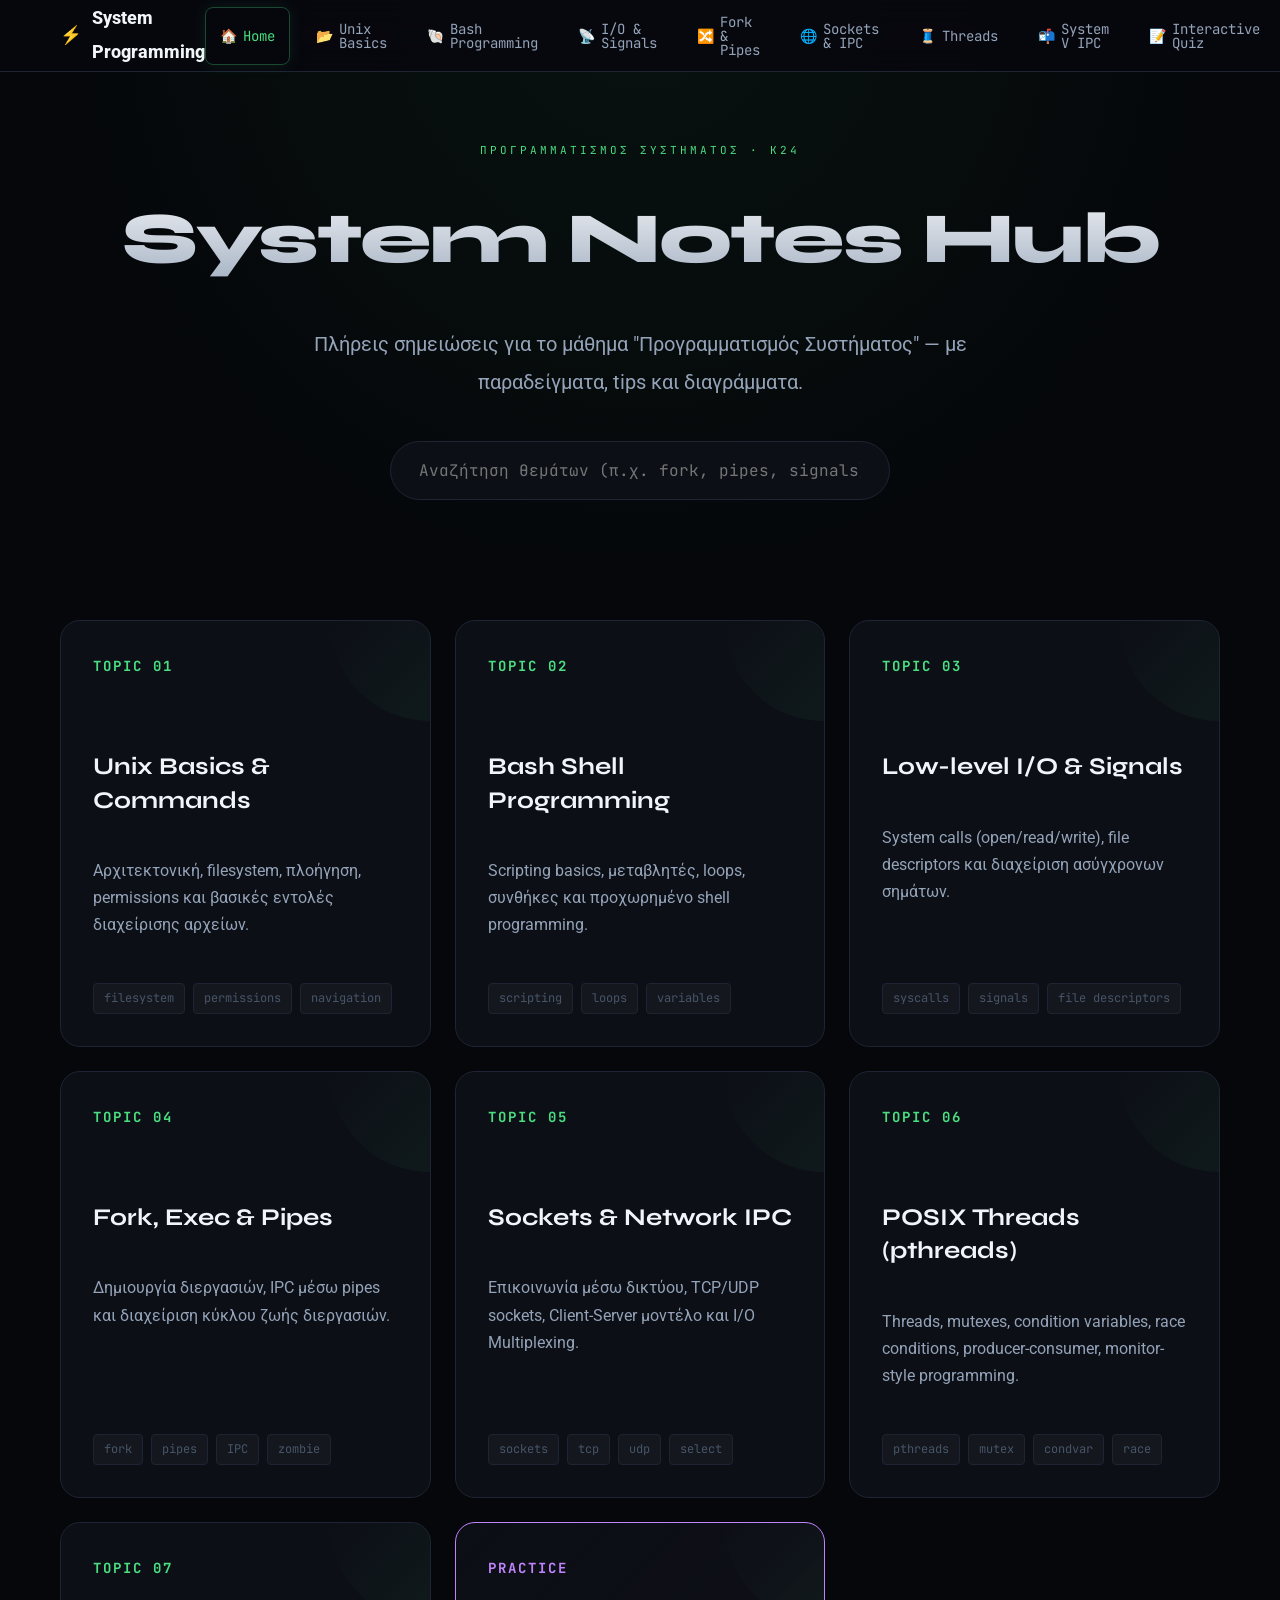
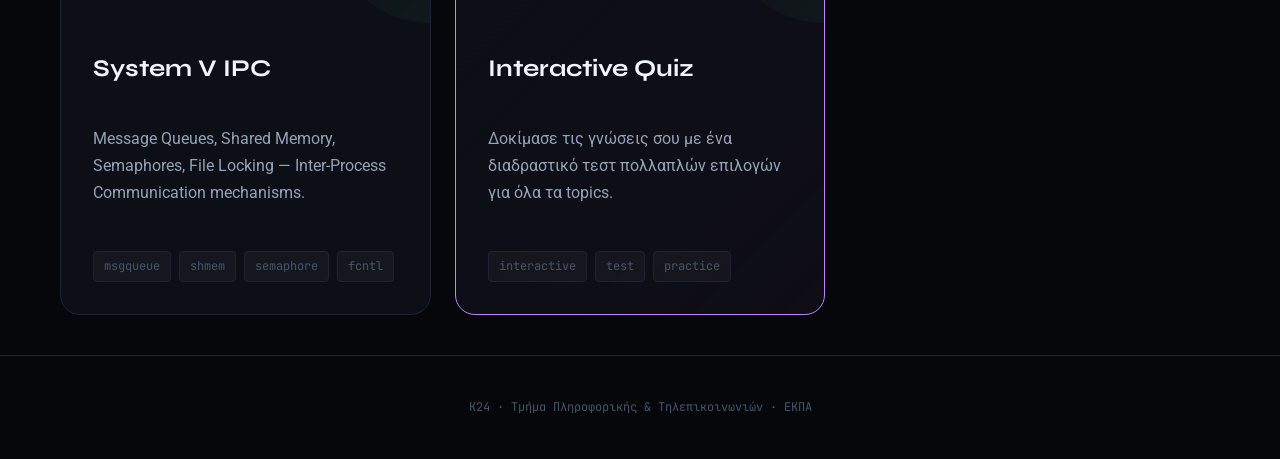
==== commit 1a8f2fe3: "feat(html): Add links to new layout.css and components.css across all pages" ====
--- a/index.html
+++ b/index.html
@@ -6,6 +6,8 @@
     <title>System Programming · Course Notes</title>
     <link href="https://fonts.googleapis.com/css2?family=JetBrains+Mono:wght@400;600;700&family=Syne:wght@400;700;800&family=Lora:ital,wght@0,400;0,600;1,400&display=swap" rel="stylesheet">
     <link rel="stylesheet" href="styles/base.css">
+    <link rel="stylesheet" href="styles/layout.css">
+    <link rel="stylesheet" href="styles/components.css">
     <style>
         :root {
             --bg: #05070a;
--- a/styles/base.css
+++ b/styles/base.css
@@ -1,4 +1,5 @@
 /* base.css - Shared Styles for WebNotes */
+@import url('https://fonts.googleapis.com/css2?family=Roboto:wght@400;500;700&family=JetBrains+Mono:wght@400;600&display=swap');
 
 :root {
     --transition: 0.2s cubic-bezier(0.4, 0, 0.2, 1);
@@ -20,11 +21,36 @@
 body {
     background: var(--bg);
     color: var(--txt);
-    font-family: 'Lora', serif;
-    font-size: 1.0625rem;
-    /* ~17px */
-    line-height: 1.8;
+    font-family: 'Roboto', sans-serif;
+    font-size: 1.09rem;
+    line-height: 1.88;
     transition: background var(--transition);
+}
+
+p {
+    margin-bottom: 1.8rem;
+    font-size: 1.09rem;
+    line-height: 1.88;
+}
+
+h3 {
+    font-family: 'Google Sans', 'Roboto', sans-serif;
+    font-size: 1.55rem;
+    font-weight: 700;
+    margin-top: 3.4rem;
+    margin-bottom: 1.5rem;
+    color: var(--blue);
+    line-height: 1.4;
+}
+
+h4 {
+    font-family: 'Google Sans', 'Roboto', sans-serif;
+    font-size: 1.3rem;
+    font-weight: 700;
+    margin-top: 2.8rem;
+    margin-bottom: 1.2rem;
+    color: var(--cyan);
+    line-height: 1.4;
 }
 
 /* Scrollbar */
@@ -52,10 +78,10 @@
     left: 0;
     right: 0;
     z-index: 1000;
-    background: rgba(var(--bg-rgb, 8, 8, 15), 0.8);
-    backdrop-filter: blur(12px);
+    background: rgba(var(--bg-rgb, 8, 8, 15), 0.85);
+    backdrop-filter: blur(16px);
     border-bottom: 1px solid var(--border);
-    height: 60px;
+    height: 72px; /* Increased from 60px */
     display: flex;
     align-items: center;
     padding: 0 40px;
@@ -73,7 +99,7 @@
 }
 
 .nav-logo {
-    font-family: 'Syne', sans-serif;
+    font-family: 'Google Sans', 'Roboto', sans-serif;
     font-weight: 800;
     font-size: 1.1rem;
     color: var(--txt);
@@ -93,10 +119,13 @@
     text-decoration: none;
     font-family: 'JetBrains Mono', monospace;
     font-size: 0.875rem;
-    /* 14px */
-    padding: 0.375rem 0.875rem;
-    border-radius: 6px;
+    padding: 0.5rem 0.875rem; /* Increased vertical padding */
+    border-radius: 8px;
     transition: var(--transition);
+    display: flex;
+    align-items: center;
+    gap: 6px;
+    line-height: 1; /* Fix vertical clipping */
 }
 
 .nav-link:hover {
@@ -107,7 +136,8 @@
 .nav-link.active {
     color: var(--green);
     background: var(--gdim);
-    border: 1px solid rgba(var(--green-rgb), 0.2);
+    border: 1px solid rgba(var(--green-rgb), 0.3);
+    box-shadow: 0 0 15px rgba(var(--green-rgb), 0.1);
 }
 
 /* Hero Section */
@@ -138,7 +168,7 @@
 }
 
 .hero h1 {
-    font-family: 'Syne', sans-serif;
+    font-family: 'Google Sans', 'Roboto', sans-serif;
     font-size: clamp(1.8rem, 5vw, 3rem);
     font-weight: 800;
     line-height: 1.1;
@@ -188,6 +218,31 @@
     justify-content: center;
 }
 
+/* Fix List Indentation */
+.wrap ul, .wrap ol {
+    padding-left: 2.2rem;
+    margin-bottom: 1.8rem;
+}
+
+.wrap li {
+    margin-bottom: 0.8rem;
+    font-size: 1.09rem;
+    line-height: 1.85;
+}
+
+.card ul, .card ol {
+    padding-left: 1.5rem;
+}
+
+.wrap ul {
+    list-style-type: disc;
+}
+
+.wrap ul ul {
+    list-style-type: circle;
+    margin-top: 0.6rem;
+}
+
 .toc a {
     color: var(--muted);
     font-size: 0.875rem;
@@ -212,9 +267,33 @@
 }
 
 section {
-    margin-bottom: 64px;
+    background: var(--surf);
+    border: 1px solid var(--border);
+    border-radius: 16px;
+    padding: 2.4rem 2.8rem;
+    margin-bottom: 48px;
     scroll-margin-top: 130px;
-}
+    box-shadow: 0 4px 20px rgba(0, 0, 0, 0.15);
+    transition: transform 0.3s cubic-bezier(0.4, 0, 0.2, 1),
+                box-shadow 0.3s cubic-bezier(0.4, 0, 0.2, 1),
+                background-color 0.3s ease,
+                border-color 0.3s ease;
+}
+
+section:hover {
+    box-shadow: 0 8px 30px rgba(88, 166, 255, 0.08);
+}
+
+html[data-theme="light"] section {
+    background: #ffffff;
+    border-color: #cbd5e1;
+    box-shadow: 0 4px 20px rgba(15, 23, 42, 0.04);
+}
+
+html[data-theme="light"] section:hover {
+    box-shadow: 0 8px 30px rgba(15, 23, 42, 0.08);
+}
+
 
 /* Section Headers */
 .sh {
@@ -239,7 +318,7 @@
 }
 
 .sh h2 {
-    font-family: 'Syne', sans-serif;
+    font-family: 'Google Sans', 'Roboto', sans-serif;
     font-size: 1.35rem;
     font-weight: 700;
 }
@@ -248,15 +327,15 @@
 .cb {
     background: #010409;
     border: 1px solid var(--border);
-    border-radius: 8px;
-    padding: 1rem 1.25rem;
-    font-family: 'JetBrains Mono', monospace;
-    font-size: 0.906rem;
-    /* 14.5px */
-    line-height: 2;
+    border-radius: 10px;
+    padding: 1.4rem 1.6rem;
+    font-family: 'JetBrains Mono', monospace;
+    font-size: 0.94rem;
+    line-height: 1.85;
     overflow-x: auto;
-    margin: 10px 0;
-    white-space: pre-wrap;
+    margin: 28px 0;
+    white-space: pre;
+    text-align: left; /* Strict left alignment */
 }
 
 /* Boxes */
@@ -264,11 +343,11 @@
 .wbox,
 .gbox,
 .rbox {
-    border-radius: 0 8px 8px 0;
-    padding: 0.75rem 1.125rem;
-    margin: 0.7rem 0;
-    font-size: 0.97rem;
-    /* 15.5px */
+    border-radius: 0 10px 10px 0;
+    padding: 1.1rem 1.5rem;
+    margin: 1.5rem 0;
+    font-size: 1.02rem;
+    line-height: 1.8;
 }
 
 .ibox {
@@ -315,34 +394,33 @@
 .tip {
     background: linear-gradient(135deg, rgba(var(--orange-rgb, 240, 136, 62), 0.05), rgba(var(--orange-rgb, 240, 136, 62), 0.1));
     border: 1px solid rgba(var(--orange-rgb, 240, 136, 62), 0.35);
-    border-radius: 9px;
-    padding: 13px 16px;
-    margin: 11px 0;
-    display: flex;
-    gap: 11px;
+    border-radius: 12px;
+    padding: 18px 22px;
+    margin: 20px 0;
+    display: flex;
+    gap: 14px;
     align-items: flex-start;
 }
 
 .tip-icon {
-    font-size: 20px;
+    font-size: 24px;
     flex-shrink: 0;
     margin-top: 1px;
 }
 
 .tip-title {
-    font-family: 'Syne', sans-serif;
-    font-size: .75rem;
+    font-family: 'Google Sans', 'Roboto', sans-serif;
+    font-size: .85rem;
     font-weight: 700;
     color: var(--orange);
     text-transform: uppercase;
-    letter-spacing: 1px;
-    margin-bottom: 4px;
+    letter-spacing: 1.5px;
+    margin-bottom: 6px;
 }
 
 .tip-text {
-    font-size: 0.9375rem;
-    /* 15px */
-    line-height: 1.7;
+    font-size: 1.02rem;
+    line-height: 1.8;
 }
 
 /* Grid */
@@ -368,7 +446,7 @@
 }
 
 .card-title {
-    font-family: 'Syne', sans-serif;
+    font-family: 'Google Sans', 'Roboto', sans-serif;
     font-size: 1rem;
     font-weight: 700;
     margin-bottom: 10px;
@@ -392,7 +470,7 @@
 .stbl th {
     background: var(--surf2);
     color: var(--green);
-    font-family: 'Syne', sans-serif;
+    font-family: 'Google Sans', 'Roboto', sans-serif;
     padding: 9px 12px;
     text-align: left;
     border: 1px solid var(--border);
@@ -431,7 +509,7 @@
 
 .quiz h3 {
     color: var(--purple);
-    font-family: 'Syne', sans-serif;
+    font-family: 'Google Sans', 'Roboto', sans-serif;
     font-size: 1rem;
     font-weight: 700;
     margin-bottom: 12px;
@@ -541,6 +619,108 @@
     font-style: italic;
 }
 
+/* Modern Tree Visualization (Shapes) */
+.tree-visual {
+    display: flex;
+    flex-direction: column;
+    align-items: center;
+    gap: 20px;
+    padding: 30px;
+    background: #010409;
+    border: 1px solid var(--border);
+    border-radius: 12px;
+    margin: 20px 0;
+    overflow-x: auto;
+}
+
+.tree-level {
+    display: flex;
+    justify-content: center;
+    gap: 40px;
+    width: 100%;
+}
+
+.t-node {
+    background: var(--surf2);
+    border: 1px solid var(--border);
+    border-radius: 10px;
+    padding: 12px 18px;
+    min-width: 100px;
+    text-align: center;
+    position: relative;
+    font-family: 'JetBrains Mono', monospace;
+    font-size: 0.9rem;
+    box-shadow: 0 4px 15px rgba(0,0,0,0.3);
+    transition: var(--transition);
+}
+
+.t-node:hover {
+    border-color: var(--green);
+    transform: translateY(-2px);
+}
+
+.t-node.and-node { border-left: 4px solid var(--purple); }
+.t-node.or-node { border-left: 4px solid var(--orange); }
+.t-node.fact { border-left: 4px solid var(--green); }
+.t-node.fail { border-left: 4px solid var(--red); opacity: 0.7; }
+
+.t-node .t-label {
+    display: block;
+    font-size: 0.7rem;
+    text-transform: uppercase;
+    color: var(--muted);
+    margin-bottom: 4px;
+}
+
+.t-node::after {
+    content: '';
+    position: absolute;
+    bottom: -20px;
+    left: 50%;
+    width: 2px;
+    height: 20px;
+    background: var(--border);
+    display: none; /* Controlled by structure */
+}
+
+.t-branch-col {
+    display: flex;
+    flex-direction: column;
+    align-items: center;
+    gap: 20px;
+}
+
+/* Simple Branch Visuals */
+.t-branches {
+    display: flex;
+    justify-content: center;
+    gap: 80px;
+    position: relative;
+    padding-top: 20px;
+}
+
+.t-branches::before {
+    content: '';
+    position: absolute;
+    top: 0;
+    left: 50%;
+    transform: translateX(-50%);
+    width: 2px;
+    height: 20px;
+    background: var(--border);
+}
+
+.t-branches::after {
+    content: '';
+    position: absolute;
+    top: 0;
+    left: 50%;
+    transform: translateX(-50%);
+    width: calc(100% - 80px);
+    height: 2px;
+    background: var(--border);
+}
+
 /* Topic 3 Specifics */
 .fdtable {
     background: #030308;
@@ -703,7 +883,7 @@
 }
 
 .quiz h3 {
-    font-family: 'Syne', sans-serif;
+    font-family: 'Google Sans', 'Roboto', sans-serif;
     font-size: 1.4rem;
     color: var(--green);
     margin-bottom: 20px;
@@ -785,4 +965,287 @@
     background: var(--purple);
     color: var(--bg);
     border-color: var(--purple-rgb);
+}
+
+/* Butter-smooth theme transitions */
+body, header, footer, section, div, p, span, a, button, circle, rect, line, path, text, code, pre, table, th, td, blockquote, summary, details, input, textarea {
+    transition: background-color 0.3s cubic-bezier(0.4, 0, 0.2, 1), 
+                border-color 0.3s cubic-bezier(0.4, 0, 0.2, 1), 
+                color 0.3s cubic-bezier(0.4, 0, 0.2, 1), 
+                fill 0.3s cubic-bezier(0.4, 0, 0.2, 1), 
+                stroke 0.3s cubic-bezier(0.4, 0, 0.2, 1),
+                box-shadow 0.3s cubic-bezier(0.4, 0, 0.2, 1),
+                transform 0.2s cubic-bezier(0.4, 0, 0.2, 1);
+}
+
+/* Light Mode Variables Overrides with high specificity */
+html[data-theme="light"] {
+    --bg: #f8fafc;
+    --bg-rgb: 248, 250, 252;
+    --surf: #ffffff;
+    --surf2: #f1f5f9;
+    --border: #e2e8f0;
+    --txt: #0f172a;
+    --muted: #475569;
+    --dim: #64748b;
+    
+    --blue: #0284c7;
+    --blue-rgb: 2, 132, 199;
+    --bdim: #e0f2fe;
+    
+    --green: #16a34a;
+    --green-rgb: 22, 163, 74;
+    --gdim: #dcfce7;
+    
+    --yellow: #ca8a04;
+    --ydim: #fef9c3;
+    
+    --red: #dc2626;
+    --rdim: #fee2e2;
+    
+    --cyan: #0d9488;
+    --cdim: #ccfbf1;
+    
+    --purple: #7c3aed;
+    --purple-rgb: 124, 58, 237;
+    --pdim: #f3e8ff;
+    
+    --orange: #ea580c;
+    --orange-rgb: 234, 88, 12;
+    --odim: #ffedd5;
+}
+
+/* Light Mode Component Fixes */
+html[data-theme="light"] .cb {
+    background: #f8fafc;
+    border-color: #e2e8f0;
+}
+html[data-theme="light"] .kw { color: #0284c7; font-weight: 600; }
+html[data-theme="light"] .fn { color: #b45309; font-weight: 600; }
+html[data-theme="light"] .st { color: #ea580c; }
+html[data-theme="light"] .cm { color: #64748b; font-style: italic; }
+html[data-theme="light"] .nm { color: #7c3aed; }
+
+/* Line by line grid commentary overrides */
+html[data-theme="light"] .line-by-line {
+    border-color: #e2e8f0;
+}
+html[data-theme="light"] .line-by-line .lcode {
+    background: #f8fafc;
+    border-bottom: 1px solid #e2e8f0;
+    color: #0f172a;
+}
+html[data-theme="light"] .line-by-line .lexpl {
+    background: #ffffff;
+    border-bottom: 1px solid #e2e8f0;
+    color: #475569;
+}
+
+/* Trees and custom visualizations */
+html[data-theme="light"] .tree, 
+html[data-theme="light"] .tree-visual, 
+html[data-theme="light"] .list-viz,
+html[data-theme="light"] .fdtable {
+    background: #f8fafc;
+    border-color: #e2e8f0;
+}
+
+/* Math, Logic formulas, and N-Queens checkerboard overrides */
+html[data-theme="light"] .math,
+html[data-theme="light"] .dl-formula {
+    background: #f8fafc;
+    border-color: #e2e8f0;
+    color: #0f172a;
+}
+html[data-theme="light"] .queens-cell.light {
+    background: #f1f5f9;
+}
+html[data-theme="light"] .queens-cell.dark {
+    background: #cbd5e1;
+}
+
+
+/* Theme Toggle Button Style */
+.theme-toggle {
+    background: var(--surf2);
+    border: 1px solid var(--border);
+    color: var(--txt);
+    padding: 0.5rem;
+    border-radius: 50%;
+    cursor: pointer;
+    display: flex;
+    align-items: center;
+    justify-content: center;
+    font-size: 1.1rem;
+    width: 38px;
+    height: 38px;
+    transition: background-color 0.2s, border-color 0.2s, transform 0.2s;
+    margin-left: 12px;
+}
+.theme-toggle:hover {
+    background: var(--border);
+    color: var(--green);
+    transform: scale(1.1);
+}
+.theme-toggle:active {
+    transform: scale(0.95);
+}
+
+/* Navigation adjustments */
+#site-nav {
+    transition: background-color 0.3s, border-color 0.3s, backdrop-filter 0.3s;
+}
+
+/* Reusable Global SVG Tree and Diagram Styles */
+.tree-vis {
+    background: var(--surf2);
+    border: 1px solid var(--border);
+    padding: 24px;
+    border-radius: 12px;
+    margin: 18px 0;
+    transition: background-color 0.3s ease, border-color 0.3s ease;
+}
+html[data-theme="light"] .tree-vis {
+    background: #ffffff;
+    border-color: #cbd5e1;
+}
+.tree-edge-l {
+    stroke: var(--border);
+    stroke-width: 2px;
+    transition: stroke 0.3s ease;
+}
+html[data-theme="light"] .tree-edge-l {
+    stroke: #cbd5e1;
+}
+.tree-node-c {
+    fill: var(--surf);
+    stroke: var(--purple);
+    stroke-width: 2px;
+    transition: fill 0.3s ease, stroke 0.3s ease;
+}
+html[data-theme="light"] .tree-node-c {
+    fill: #f8fafc;
+    stroke: #7c3aed;
+}
+.tree-node-c.root-c {
+    stroke: var(--yellow);
+}
+html[data-theme="light"] .tree-node-c.root-c {
+    stroke: #b45309;
+}
+.tree-node-c.nil-c {
+    stroke: var(--dim);
+    stroke-dasharray: 3,3;
+    fill: transparent;
+}
+html[data-theme="light"] .tree-node-c.nil-c {
+    stroke: #94a3b8;
+}
+.tree-text {
+    fill: var(--txt);
+    font-family: 'JetBrains Mono', monospace;
+    font-size: 0.75rem;
+    text-anchor: middle;
+    dominant-baseline: middle;
+    font-weight: 600;
+    transition: fill 0.3s ease;
+}
+html[data-theme="light"] .tree-text {
+    fill: #0f172a;
+}
+.tree-text.root-t {
+    fill: var(--yellow);
+}
+html[data-theme="light"] .tree-text.root-t {
+    fill: #b45309;
+}
+
+/* Sidebar and Overlay */
+.sidebar-overlay {
+    display: none;
+    position: fixed;
+    top: 0; left: 0; right: 0; bottom: 0;
+    background: rgba(0,0,0,0.6);
+    z-index: 1001;
+    backdrop-filter: blur(4px);
+    opacity: 0;
+    transition: opacity 0.3s ease;
+}
+.sidebar-overlay.show {
+    display: block;
+    opacity: 1;
+}
+
+/* Mobile Responsiveness */
+.hamburger-btn {
+    display: none;
+    background: transparent;
+    border: none;
+    color: var(--txt);
+    font-size: 1.8rem;
+    cursor: pointer;
+    z-index: 1003;
+}
+
+@media (max-width: 768px) {
+    #site-nav {
+        padding: 10px 20px;
+        height: auto;
+    }
+    .nav-wrapper {
+        flex-wrap: wrap;
+    }
+    .hamburger-btn {
+        display: block;
+    }
+    .nav-links {
+        position: fixed;
+        top: 0; right: -280px;
+        width: 260px;
+        height: 100vh;
+        background: var(--surf);
+        border-left: 1px solid var(--border);
+        flex-direction: column;
+        align-items: flex-start;
+        padding: 80px 20px 20px;
+        gap: 15px;
+        z-index: 1002;
+        transition: right 0.3s cubic-bezier(0.4, 0, 0.2, 1);
+        box-shadow: -5px 0 20px rgba(0,0,0,0.5);
+    }
+    .nav-links.show {
+        right: 0;
+    }
+    .nav-links .nav-link {
+        width: 100%;
+        padding: 12px 16px;
+        font-size: 1.05rem;
+    }
+    .theme-toggle {
+        margin-left: 0;
+        margin-top: auto;
+        align-self: flex-start;
+    }
+    .hero {
+        padding: 120px 20px 40px;
+    }
+    .hero h1 {
+        font-size: 2.2rem;
+    }
+    .wrap {
+        padding: 24px 20px;
+    }
+    section {
+        padding: 1.5rem;
+    }
+    .sh h2 {
+        font-size: 1.2rem;
+    }
+    .cb {
+        padding: 1rem;
+        font-size: 0.85rem;
+    }
+    .toc {
+        padding: 10px 20px;
+    }
 }
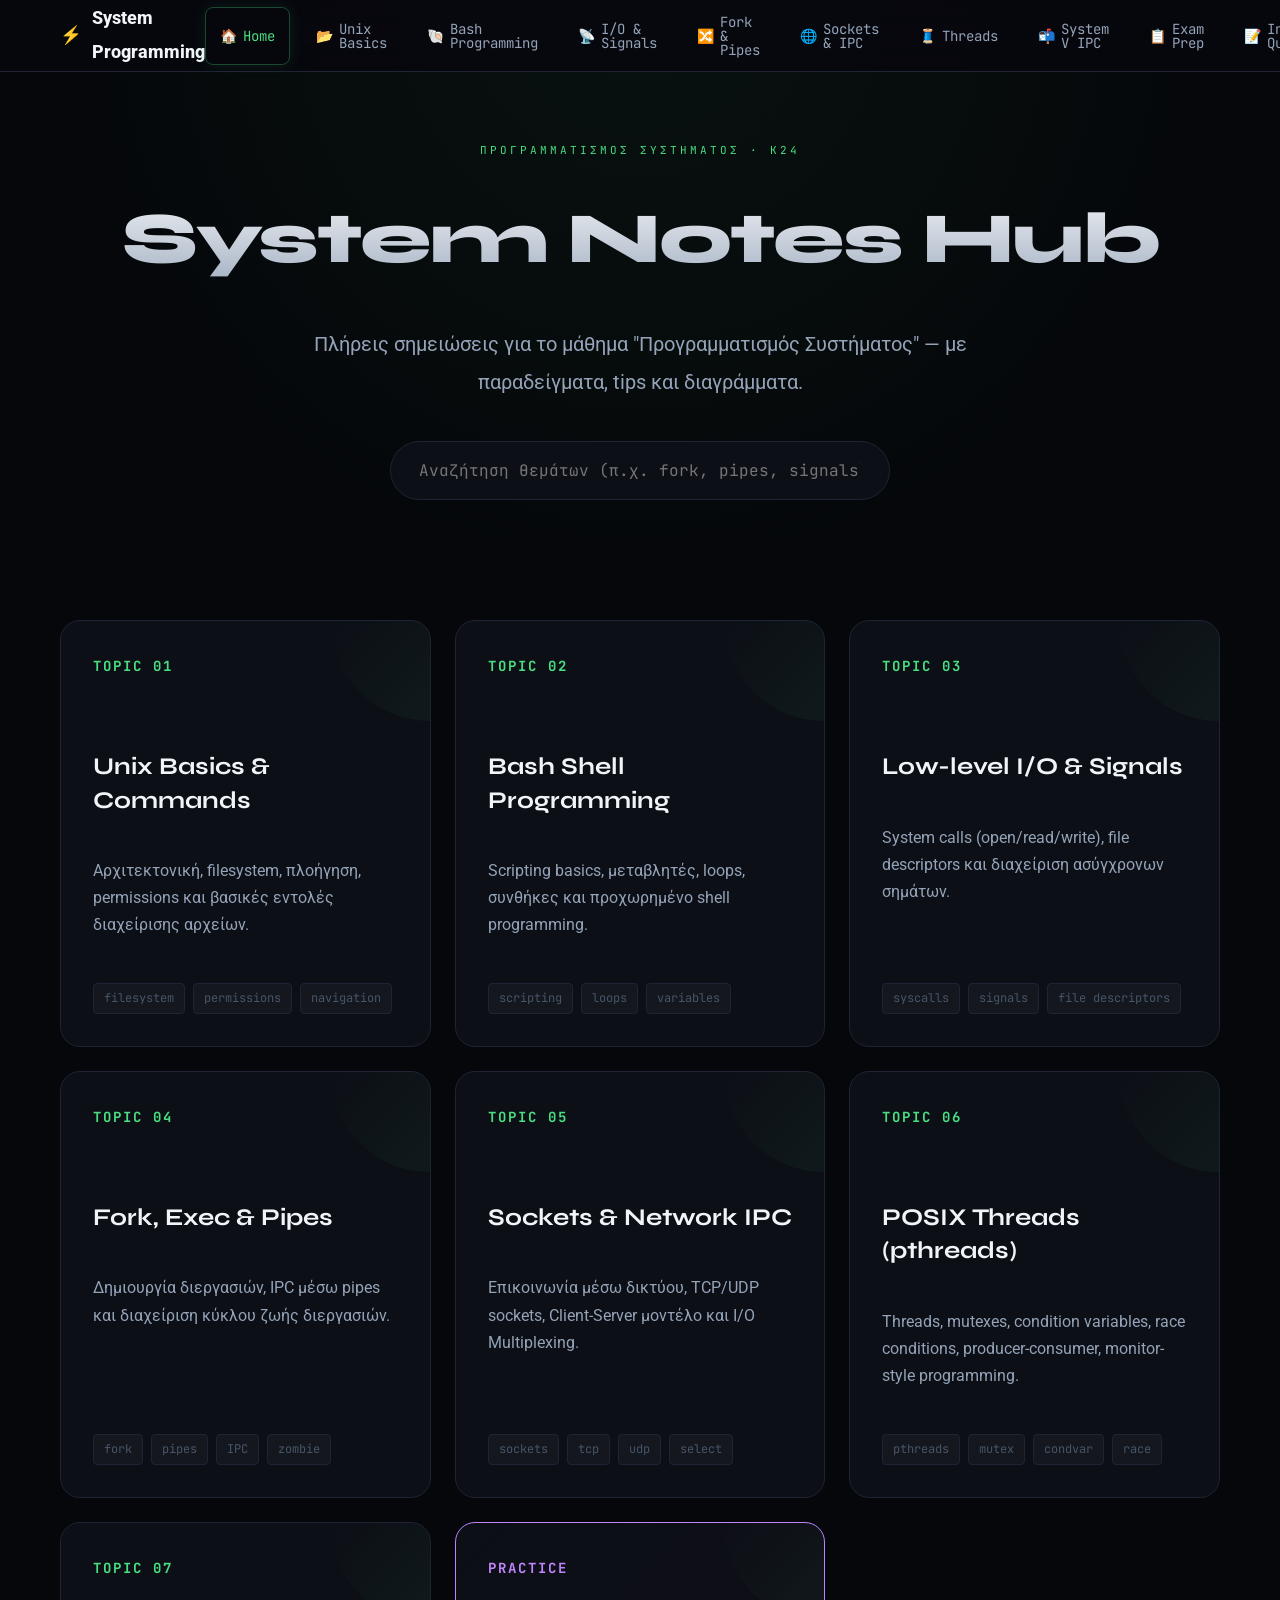
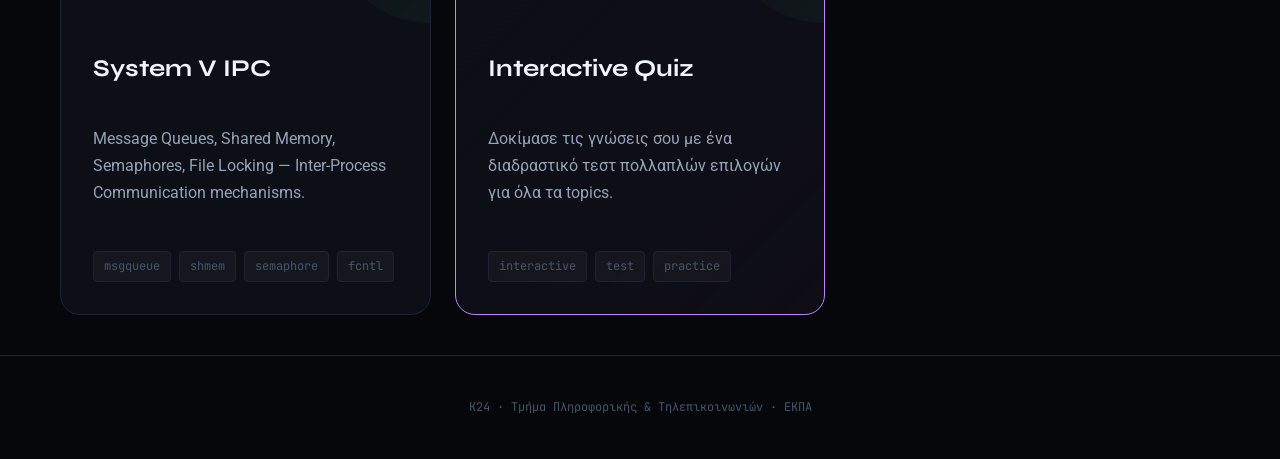
==== commit 80e92af4: "feat: implement interactive quiz module with loader, data structures, and styling" ====
--- a/index.html
+++ b/index.html
@@ -1,10 +1,13 @@
 <!DOCTYPE html>
 <html lang="el">
+
 <head>
     <meta charset="UTF-8">
     <meta name="viewport" content="width=device-width, initial-scale=1.0">
     <title>System Programming · Course Notes</title>
-    <link href="https://fonts.googleapis.com/css2?family=JetBrains+Mono:wght@400;600;700&family=Syne:wght@400;700;800&family=Lora:ital,wght@0,400;0,600;1,400&display=swap" rel="stylesheet">
+    <link
+        href="https://fonts.googleapis.com/css2?family=JetBrains+Mono:wght@400;600;700&family=Syne:wght@400;700;800&family=Lora:ital,wght@0,400;0,600;1,400&display=swap"
+        rel="stylesheet">
     <link rel="stylesheet" href="styles/base.css">
     <link rel="stylesheet" href="styles/layout.css">
     <link rel="stylesheet" href="styles/components.css">
@@ -63,7 +66,8 @@
             border-radius: 6.25rem;
             color: var(--txt);
             font-family: 'JetBrains Mono', monospace;
-            font-size: 1rem; /* 16px */
+            font-size: 1rem;
+            /* 16px */
             transition: var(--transition);
             outline: none;
         }
@@ -100,7 +104,7 @@
             transform: translateY(-8px);
             border-color: var(--green);
             background: var(--surf2);
-            box-shadow: 0 20px 40px rgba(0,0,0,0.3);
+            box-shadow: 0 20px 40px rgba(0, 0, 0, 0.3);
         }
 
         .topic-card::before {
@@ -124,7 +128,8 @@
         .topic-num {
             font-family: 'JetBrains Mono', monospace;
             color: var(--green);
-            font-size: 0.875rem; /* 14px */
+            font-size: 0.875rem;
+            /* 14px */
             font-weight: 700;
             letter-spacing: 2px;
         }
@@ -138,7 +143,8 @@
 
         .topic-card p {
             color: var(--muted);
-            font-size: 1rem; /* 16px */
+            font-size: 1rem;
+            /* 16px */
             line-height: 1.7;
         }
 
@@ -150,16 +156,18 @@
         }
 
         .tag {
-            font-size: 0.75rem; /* 12px */
+            font-size: 0.75rem;
+            /* 12px */
             font-family: 'JetBrains Mono', monospace;
             color: var(--dim);
-            background: rgba(255,255,255,0.03);
+            background: rgba(255, 255, 255, 0.03);
             padding: 0.1875rem 0.625rem;
             border-radius: 4px;
             border: 1px solid var(--border);
         }
     </style>
 </head>
+
 <body>
     <div id="site-nav"></div>
 
@@ -167,7 +175,7 @@
         <div class="hero-label">Προγραμματισμός Συστήματος · Κ24</div>
         <h1>System Notes Hub</h1>
         <p>Πλήρεις σημειώσεις για το μάθημα "Προγραμματισμός Συστήματος" — με παραδείγματα, tips και διαγράμματα.</p>
-        
+
         <div class="search-container">
             <input type="text" id="topic-search" placeholder="Αναζήτηση θεμάτων (π.χ. fork, pipes, signals)...">
         </div>
@@ -179,7 +187,8 @@
             <h3>Unix Basics & Commands</h3>
             <p>Αρχιτεκτονική, filesystem, πλοήγηση, permissions και βασικές εντολές διαχείρισης αρχείων.</p>
             <div class="topic-tags">
-                <span class="tag">filesystem</span><span class="tag">permissions</span><span class="tag">navigation</span>
+                <span class="tag">filesystem</span><span class="tag">permissions</span><span
+                    class="tag">navigation</span>
             </div>
         </a>
 
@@ -197,7 +206,8 @@
             <h3>Low-level I/O & Signals</h3>
             <p>System calls (open/read/write), file descriptors και διαχείριση ασύγχρονων σημάτων.</p>
             <div class="topic-tags">
-                <span class="tag">syscalls</span><span class="tag">signals</span><span class="tag">file descriptors</span>
+                <span class="tag">syscalls</span><span class="tag">signals</span><span class="tag">file
+                    descriptors</span>
             </div>
         </a>
 
@@ -206,7 +216,8 @@
             <h3>Fork, Exec & Pipes</h3>
             <p>Δημιουργία διεργασιών, IPC μέσω pipes και διαχείριση κύκλου ζωής διεργασιών.</p>
             <div class="topic-tags">
-                <span class="tag">fork</span><span class="tag">pipes</span><span class="tag">IPC</span><span class="tag">zombie</span>
+                <span class="tag">fork</span><span class="tag">pipes</span><span class="tag">IPC</span><span
+                    class="tag">zombie</span>
             </div>
         </a>
 
@@ -215,7 +226,8 @@
             <h3>Sockets & Network IPC</h3>
             <p>Επικοινωνία μέσω δικτύου, TCP/UDP sockets, Client-Server μοντέλο και I/O Multiplexing.</p>
             <div class="topic-tags">
-                <span class="tag">sockets</span><span class="tag">tcp</span><span class="tag">udp</span><span class="tag">select</span>
+                <span class="tag">sockets</span><span class="tag">tcp</span><span class="tag">udp</span><span
+                    class="tag">select</span>
             </div>
         </a>
 
@@ -224,7 +236,8 @@
             <h3>POSIX Threads (pthreads)</h3>
             <p>Threads, mutexes, condition variables, race conditions, producer-consumer, monitor-style programming.</p>
             <div class="topic-tags">
-                <span class="tag">pthreads</span><span class="tag">mutex</span><span class="tag">condvar</span><span class="tag">race</span>
+                <span class="tag">pthreads</span><span class="tag">mutex</span><span class="tag">condvar</span><span
+                    class="tag">race</span>
             </div>
         </a>
 
@@ -233,12 +246,14 @@
             <h3>System V IPC</h3>
             <p>Message Queues, Shared Memory, Semaphores, File Locking — Inter-Process Communication mechanisms.</p>
             <div class="topic-tags">
-                <span class="tag">msgqueue</span><span class="tag">shmem</span><span class="tag">semaphore</span><span class="tag">fcntl</span>
+                <span class="tag">msgqueue</span><span class="tag">shmem</span><span class="tag">semaphore</span><span
+                    class="tag">fcntl</span>
             </div>
         </a>
 
         <!-- Interactive Quiz Card -->
-        <a href="interactive_quiz.html" class="topic-card" style="border-color: var(--purple); background: linear-gradient(135deg, var(--surf), rgba(192, 132, 252, 0.05));">
+        <a href="interactive_quiz.html" class="topic-card"
+            style="border-color: var(--purple); background: linear-gradient(135deg, var(--surf), rgba(192, 132, 252, 0.05));">
             <div class="topic-num" style="color: var(--purple);">PRACTICE</div>
             <h3>Interactive Quiz</h3>
             <p>Δοκίμασε τις γνώσεις σου με ένα διαδραστικό τεστ πολλαπλών επιλογών για όλα τα topics.</p>
@@ -254,7 +269,5 @@
 
     <script src="js/nav.js"></script>
 </body>
-</html>
-
-
-
+
+</html>
--- a/styles/base.css
+++ b/styles/base.css
@@ -2,6 +2,7 @@
 @import url('https://fonts.googleapis.com/css2?family=Roboto:wght@400;500;700&family=JetBrains+Mono:wght@400;600&display=swap');
 
 :root {
+    --hero-bg: linear-gradient(150deg, #0d1117 0%, #0d2218 55%, #0d1117 100%);
     --transition: 0.2s cubic-bezier(0.4, 0, 0.2, 1);
     --shadow: 0 4px 12px rgba(0, 0, 0, 0.1);
     --radius: 12px;
@@ -31,6 +32,16 @@
     margin-bottom: 1.8rem;
     font-size: 1.09rem;
     line-height: 1.88;
+}
+
+a {
+    color: var(--blue);
+    text-decoration: underline;
+    transition: color var(--transition);
+}
+
+a:hover {
+    color: var(--cyan);
 }
 
 h3 {
@@ -81,7 +92,8 @@
     background: rgba(var(--bg-rgb, 8, 8, 15), 0.85);
     backdrop-filter: blur(16px);
     border-bottom: 1px solid var(--border);
-    height: 72px; /* Increased from 60px */
+    height: 72px;
+    /* Increased from 60px */
     display: flex;
     align-items: center;
     padding: 0 40px;
@@ -119,13 +131,15 @@
     text-decoration: none;
     font-family: 'JetBrains Mono', monospace;
     font-size: 0.875rem;
-    padding: 0.5rem 0.875rem; /* Increased vertical padding */
+    padding: 0.5rem 0.875rem;
+    /* Increased vertical padding */
     border-radius: 8px;
     transition: var(--transition);
     display: flex;
     align-items: center;
     gap: 6px;
-    line-height: 1; /* Fix vertical clipping */
+    line-height: 1;
+    /* Fix vertical clipping */
 }
 
 .nav-link:hover {
@@ -146,6 +160,7 @@
     position: relative;
     overflow: hidden;
     border-bottom: 1px solid var(--border);
+    background: var(--hero-bg);
 }
 
 .hero-label,
@@ -173,16 +188,13 @@
     font-weight: 800;
     line-height: 1.1;
     margin-bottom: 14px;
-}
-
-.hero h1 em {
-    color: var(--green);
-    font-style: normal;
+    text-shadow: 0 2px 4px rgba(0, 0, 0, 0.5);
 }
 
 .hero p {
     color: var(--muted);
     max-width: 800px;
+    text-shadow: 0 1px 2px rgba(0, 0, 0, 0.5);
 }
 
 .chips {
@@ -219,7 +231,8 @@
 }
 
 /* Fix List Indentation */
-.wrap ul, .wrap ol {
+.wrap ul,
+.wrap ol {
     padding-left: 2.2rem;
     margin-bottom: 1.8rem;
 }
@@ -230,7 +243,8 @@
     line-height: 1.85;
 }
 
-.card ul, .card ol {
+.card ul,
+.card ol {
     padding-left: 1.5rem;
 }
 
@@ -275,9 +289,9 @@
     scroll-margin-top: 130px;
     box-shadow: 0 4px 20px rgba(0, 0, 0, 0.15);
     transition: transform 0.3s cubic-bezier(0.4, 0, 0.2, 1),
-                box-shadow 0.3s cubic-bezier(0.4, 0, 0.2, 1),
-                background-color 0.3s ease,
-                border-color 0.3s ease;
+        box-shadow 0.3s cubic-bezier(0.4, 0, 0.2, 1),
+        background-color 0.3s ease,
+        border-color 0.3s ease;
 }
 
 section:hover {
@@ -332,10 +346,13 @@
     font-family: 'JetBrains Mono', monospace;
     font-size: 0.94rem;
     line-height: 1.85;
-    overflow-x: auto;
     margin: 28px 0;
-    white-space: pre;
-    text-align: left; /* Strict left alignment */
+    white-space: pre-wrap;
+    /* Enable wrapping */
+    word-break: break-all;
+    /* Ensure long lines break */
+    text-align: left;
+    /* Strict left alignment */
 }
 
 /* Boxes */
@@ -650,7 +667,7 @@
     position: relative;
     font-family: 'JetBrains Mono', monospace;
     font-size: 0.9rem;
-    box-shadow: 0 4px 15px rgba(0,0,0,0.3);
+    box-shadow: 0 4px 15px rgba(0, 0, 0, 0.3);
     transition: var(--transition);
 }
 
@@ -659,10 +676,22 @@
     transform: translateY(-2px);
 }
 
-.t-node.and-node { border-left: 4px solid var(--purple); }
-.t-node.or-node { border-left: 4px solid var(--orange); }
-.t-node.fact { border-left: 4px solid var(--green); }
-.t-node.fail { border-left: 4px solid var(--red); opacity: 0.7; }
+.t-node.and-node {
+    border-left: 4px solid var(--purple);
+}
+
+.t-node.or-node {
+    border-left: 4px solid var(--orange);
+}
+
+.t-node.fact {
+    border-left: 4px solid var(--green);
+}
+
+.t-node.fail {
+    border-left: 4px solid var(--red);
+    opacity: 0.7;
+}
 
 .t-node .t-label {
     display: block;
@@ -680,7 +709,8 @@
     width: 2px;
     height: 20px;
     background: var(--border);
-    display: none; /* Controlled by structure */
+    display: none;
+    /* Controlled by structure */
 }
 
 .t-branch-col {
@@ -968,18 +998,42 @@
 }
 
 /* Butter-smooth theme transitions */
-body, header, footer, section, div, p, span, a, button, circle, rect, line, path, text, code, pre, table, th, td, blockquote, summary, details, input, textarea {
-    transition: background-color 0.3s cubic-bezier(0.4, 0, 0.2, 1), 
-                border-color 0.3s cubic-bezier(0.4, 0, 0.2, 1), 
-                color 0.3s cubic-bezier(0.4, 0, 0.2, 1), 
-                fill 0.3s cubic-bezier(0.4, 0, 0.2, 1), 
-                stroke 0.3s cubic-bezier(0.4, 0, 0.2, 1),
-                box-shadow 0.3s cubic-bezier(0.4, 0, 0.2, 1),
-                transform 0.2s cubic-bezier(0.4, 0, 0.2, 1);
+body,
+header,
+footer,
+section,
+div,
+p,
+span,
+a,
+button,
+circle,
+rect,
+line,
+path,
+text,
+code,
+pre,
+table,
+th,
+td,
+blockquote,
+summary,
+details,
+input,
+textarea {
+    transition: background-color 0.3s cubic-bezier(0.4, 0, 0.2, 1),
+        border-color 0.3s cubic-bezier(0.4, 0, 0.2, 1),
+        color 0.3s cubic-bezier(0.4, 0, 0.2, 1),
+        fill 0.3s cubic-bezier(0.4, 0, 0.2, 1),
+        stroke 0.3s cubic-bezier(0.4, 0, 0.2, 1),
+        box-shadow 0.3s cubic-bezier(0.4, 0, 0.2, 1),
+        transform 0.2s cubic-bezier(0.4, 0, 0.2, 1);
 }
 
 /* Light Mode Variables Overrides with high specificity */
 html[data-theme="light"] {
+    --hero-bg: linear-gradient(150deg, #f8fafc 0%, #e2e8f0 100%);
     --bg: #f8fafc;
     --bg-rgb: 248, 250, 252;
     --surf: #ffffff;
@@ -988,28 +1042,28 @@
     --txt: #0f172a;
     --muted: #475569;
     --dim: #64748b;
-    
+
     --blue: #0284c7;
     --blue-rgb: 2, 132, 199;
     --bdim: #e0f2fe;
-    
+
     --green: #16a34a;
     --green-rgb: 22, 163, 74;
     --gdim: #dcfce7;
-    
+
     --yellow: #ca8a04;
     --ydim: #fef9c3;
-    
+
     --red: #dc2626;
     --rdim: #fee2e2;
-    
+
     --cyan: #0d9488;
     --cdim: #ccfbf1;
-    
+
     --purple: #7c3aed;
     --purple-rgb: 124, 58, 237;
     --pdim: #f3e8ff;
-    
+
     --orange: #ea580c;
     --orange-rgb: 234, 88, 12;
     --odim: #ffedd5;
@@ -1020,21 +1074,41 @@
     background: #f8fafc;
     border-color: #e2e8f0;
 }
-html[data-theme="light"] .kw { color: #0284c7; font-weight: 600; }
-html[data-theme="light"] .fn { color: #b45309; font-weight: 600; }
-html[data-theme="light"] .st { color: #ea580c; }
-html[data-theme="light"] .cm { color: #64748b; font-style: italic; }
-html[data-theme="light"] .nm { color: #7c3aed; }
+
+html[data-theme="light"] .kw {
+    color: #0284c7;
+    font-weight: 600;
+}
+
+html[data-theme="light"] .fn {
+    color: #b45309;
+    font-weight: 600;
+}
+
+html[data-theme="light"] .st {
+    color: #ea580c;
+}
+
+html[data-theme="light"] .cm {
+    color: #64748b;
+    font-style: italic;
+}
+
+html[data-theme="light"] .nm {
+    color: #7c3aed;
+}
 
 /* Line by line grid commentary overrides */
 html[data-theme="light"] .line-by-line {
     border-color: #e2e8f0;
 }
+
 html[data-theme="light"] .line-by-line .lcode {
     background: #f8fafc;
     border-bottom: 1px solid #e2e8f0;
     color: #0f172a;
 }
+
 html[data-theme="light"] .line-by-line .lexpl {
     background: #ffffff;
     border-bottom: 1px solid #e2e8f0;
@@ -1042,8 +1116,8 @@
 }
 
 /* Trees and custom visualizations */
-html[data-theme="light"] .tree, 
-html[data-theme="light"] .tree-visual, 
+html[data-theme="light"] .tree,
+html[data-theme="light"] .tree-visual,
 html[data-theme="light"] .list-viz,
 html[data-theme="light"] .fdtable {
     background: #f8fafc;
@@ -1057,9 +1131,11 @@
     border-color: #e2e8f0;
     color: #0f172a;
 }
+
 html[data-theme="light"] .queens-cell.light {
     background: #f1f5f9;
 }
+
 html[data-theme="light"] .queens-cell.dark {
     background: #cbd5e1;
 }
@@ -1082,11 +1158,13 @@
     transition: background-color 0.2s, border-color 0.2s, transform 0.2s;
     margin-left: 12px;
 }
+
 .theme-toggle:hover {
     background: var(--border);
     color: var(--green);
     transform: scale(1.1);
 }
+
 .theme-toggle:active {
     transform: scale(0.95);
 }
@@ -1105,42 +1183,52 @@
     margin: 18px 0;
     transition: background-color 0.3s ease, border-color 0.3s ease;
 }
+
 html[data-theme="light"] .tree-vis {
     background: #ffffff;
     border-color: #cbd5e1;
 }
+
 .tree-edge-l {
     stroke: var(--border);
     stroke-width: 2px;
     transition: stroke 0.3s ease;
 }
+
 html[data-theme="light"] .tree-edge-l {
     stroke: #cbd5e1;
 }
+
 .tree-node-c {
     fill: var(--surf);
     stroke: var(--purple);
     stroke-width: 2px;
     transition: fill 0.3s ease, stroke 0.3s ease;
 }
+
 html[data-theme="light"] .tree-node-c {
     fill: #f8fafc;
     stroke: #7c3aed;
 }
+
 .tree-node-c.root-c {
     stroke: var(--yellow);
 }
+
 html[data-theme="light"] .tree-node-c.root-c {
     stroke: #b45309;
 }
+
 .tree-node-c.nil-c {
     stroke: var(--dim);
-    stroke-dasharray: 3,3;
+    stroke-dasharray: 3, 3;
     fill: transparent;
 }
+
 html[data-theme="light"] .tree-node-c.nil-c {
     stroke: #94a3b8;
 }
+
 .tree-text {
     fill: var(--txt);
     font-family: 'JetBrains Mono', monospace;
@@ -1150,12 +1238,15 @@
     font-weight: 600;
     transition: fill 0.3s ease;
 }
+
 html[data-theme="light"] .tree-text {
     fill: #0f172a;
 }
+
 .tree-text.root-t {
     fill: var(--yellow);
 }
+
 html[data-theme="light"] .tree-text.root-t {
     fill: #b45309;
 }
@@ -1164,13 +1255,17 @@
 .sidebar-overlay {
     display: none;
     position: fixed;
-    top: 0; left: 0; right: 0; bottom: 0;
-    background: rgba(0,0,0,0.6);
+    top: 0;
+    left: 0;
+    right: 0;
+    bottom: 0;
+    background: rgba(0, 0, 0, 0.6);
     z-index: 1001;
     backdrop-filter: blur(4px);
     opacity: 0;
     transition: opacity 0.3s ease;
 }
+
 .sidebar-overlay.show {
     display: block;
     opacity: 1;
@@ -1192,15 +1287,19 @@
         padding: 10px 20px;
         height: auto;
     }
+
     .nav-wrapper {
         flex-wrap: wrap;
     }
+
     .hamburger-btn {
         display: block;
     }
+
     .nav-links {
         position: fixed;
-        top: 0; right: -280px;
+        top: 0;
+        right: -280px;
         width: 260px;
         height: 100vh;
         background: var(--surf);
@@ -1211,41 +1310,57 @@
         gap: 15px;
         z-index: 1002;
         transition: right 0.3s cubic-bezier(0.4, 0, 0.2, 1);
-        box-shadow: -5px 0 20px rgba(0,0,0,0.5);
-    }
+        box-shadow: -5px 0 20px rgba(0, 0, 0, 0.5);
+    }
+
     .nav-links.show {
         right: 0;
     }
+
     .nav-links .nav-link {
         width: 100%;
         padding: 12px 16px;
         font-size: 1.05rem;
     }
+
     .theme-toggle {
         margin-left: 0;
         margin-top: auto;
         align-self: flex-start;
     }
+
     .hero {
         padding: 120px 20px 40px;
     }
+
     .hero h1 {
         font-size: 2.2rem;
     }
+
     .wrap {
         padding: 24px 20px;
     }
+
     section {
         padding: 1.5rem;
     }
+
     .sh h2 {
         font-size: 1.2rem;
     }
+
     .cb {
         padding: 1rem;
         font-size: 0.85rem;
     }
+
     .toc {
         padding: 10px 20px;
     }
+}
+
+html[data-theme='light'] .hero h1,
+html[data-theme='light'] .hero p {
+    color: var(--txt);
+    text-shadow: none;
 }
--- a/styles/layout.css
+++ b/styles/layout.css
@@ -0,0 +1,48 @@
+/* Layout fixes for grid/container overflow */
+.grid2 {
+    min-width: 0;
+}
+
+.grid2>* {
+    min-width: 0;
+}
+
+/* Flexbox fixes */
+.flex,
+.flex-col-gap12,
+.flex-row-center-mt8,
+.flex-col-center-gap6,
+.flex-row-between-mb12 {
+    min-width: 0;
+}
+
+.flex>*,
+.flex-col-gap12>*,
+.flex-row-center-mt8>*,
+.flex-col-center-gap6>*,
+.flex-row-between-mb12>* {
+    min-width: 0;
+}
+
+/* General overflow protection for component boxes */
+.card,
+.tip,
+.cb,
+.topic-section-card,
+.fitem {
+    overflow-wrap: break-word;
+    word-wrap: break-word;
+    max-width: 100%;
+}
+
+.grid2 {
+    background: var(--surf);
+    border: 1px solid var(--border);
+    border-radius: 10px;
+    padding: 18px 20px;
+    margin-bottom: 20px;
+}
+
+.grid2>div {
+    margin-bottom: 12px;
+}
--- a/styles/components.css
+++ b/styles/components.css
@@ -0,0 +1,1291 @@
+/* Auto-generated utility classes */
+.section-desc {
+    color: var(--muted);
+    margin-bottom: 14px;
+}
+
+.section-desc-sm {
+    color: var(--muted);
+    margin-bottom: 12px;
+}
+
+.section-desc-lg {
+    color: var(--muted);
+    margin-bottom: 16px;
+}
+
+.section-desc-xs {
+    color: var(--muted);
+    margin-bottom: 10px;
+}
+
+.mb-14 {
+    margin-bottom: 14px;
+}
+
+.mb-8 {
+    margin-bottom: 8px;
+}
+
+.text-primary {
+    color: var(--txt);
+}
+
+.opacity-70 {
+    opacity: 0.7;
+}
+
+.text-blue {
+    color: var(--blue);
+}
+
+.text-green {
+    color: var(--green);
+}
+
+.text-red {
+    color: var(--red);
+}
+
+.text-yellow {
+    color: var(--yellow);
+}
+
+.text-muted {
+    color: var(--muted);
+}
+
+.text-dim {
+    color: var(--dim);
+}
+
+.text-cyan {
+    color: var(--cyan);
+}
+
+.text-purple {
+    color: var(--purple);
+}
+
+.text-orange {
+    color: var(--orange);
+}
+
+.text-light-red {
+    color: var(--red);
+}
+
+.text-orange-alpha {
+    color: var(--orange);
+}
+
+.text-orange-alpha-fw400 {
+    font-weight: 400;
+    color: var(--orange);
+}
+
+.fw-400 {
+    font-weight: 400;
+}
+
+.bg-blue-dim {
+    background: var(--bdim);
+}
+
+.bg-green-dim {
+    background: var(--gdim);
+}
+
+.bg-yellow-dim {
+    background: var(--ydim);
+}
+
+.bg-red-dim {
+    background: var(--rdim);
+}
+
+.bg-purple-dim {
+    background: var(--pdim);
+}
+
+.bg-cyan-dim {
+    background: var(--cdim);
+}
+
+.bg-orange-dim {
+    background: var(--odim);
+}
+
+.bg-cyan-alpha {
+    background: var(--cdim);
+}
+
+.bg-cyan-alpha2 {
+    background: var(--cdim);
+}
+
+.bg-cyan-alpha3 {
+    background: var(--cdim);
+}
+
+.bg-green-alpha {
+    background: var(--gdim);
+}
+
+.mt-10 {
+    margin-top: 10px;
+}
+
+.mt-12 {
+    margin-top: 12px;
+}
+
+.mt-16 {
+    margin-top: 16px;
+}
+
+.mt-6 {
+    margin-top: 6px;
+}
+
+.mt-14 {
+    margin-top: 14px;
+}
+
+.mt-8 {
+    margin-top: 8px;
+}
+
+.my-10 {
+    margin: 10px 0;
+}
+
+.p-10 {
+    padding: 10px;
+}
+
+.py-6 {
+    padding: 6px 0;
+}
+
+.card-warning {
+    margin-top: 20px;
+    background: var(--rdim);
+    border: 1px solid var(--red);
+}
+
+.list-muted-sm {
+    color: var(--muted);
+    margin-top: 10px;
+    padding-left: 20px;
+    font-size: 0.95rem;
+}
+
+.header-dim-sm {
+    color: var(--dim);
+    margin-bottom: 12px;
+    letter-spacing: 1px;
+}
+
+.header-dim {
+    color: var(--dim);
+    margin-bottom: 10px;
+    letter-spacing: 1px;
+}
+
+.list-none-sm {
+    list-style: none;
+    padding: 0;
+    margin: 0;
+    font-size: 0.9375rem;
+}
+
+.card-surf2 {
+    background: var(--surf2);
+    margin-bottom: 16px;
+}
+
+.list-muted-xs {
+    color: var(--muted);
+    font-size: 0.90625rem;
+    padding-left: 20px;
+}
+
+.flex-col-gap12 {
+    display: flex;
+    gap: 12px;
+    flex-direction: column;
+}
+
+.flex-row-center-mt8 {
+    display: flex;
+    gap: 20px;
+    justify-content: center;
+    margin-top: 8px;
+}
+
+.flex-col-center-gap6 {
+    display: flex;
+    flex-direction: column;
+    align-items: center;
+    gap: 6px;
+}
+
+.flex-row-between-mb12 {
+    display: flex;
+    justify-content: space-between;
+    align-items: center;
+    margin-bottom: 12px;
+}
+
+.text-mono-center-dim {
+    font-family: 'JetBrains Mono', monospace;
+    color: var(--dim);
+    text-align: center;
+}
+
+.text-mono-orange {
+    font-family: 'JetBrains Mono', monospace;
+    color: var(--orange);
+}
+
+.badge-yellow {
+    background: var(--ydim);
+    color: var(--yellow);
+    border-color: var(--border);
+}
+
+.badge-green {
+    background: var(--gdim);
+    color: var(--green);
+    border: 1px solid var(--border);
+}
+
+.badge-purple {
+    background: var(--pdim);
+    color: var(--purple);
+    border: 1px solid var(--border);
+    border-radius: 4px;
+    padding: 3px 10px;
+    font-weight: 700;
+}
+
+.border-green-txt {
+    border-color: var(--border);
+    color: var(--green);
+}
+
+.text-center-dim {
+    text-align: center;
+    color: var(--dim);
+    padding: 4px;
+}
+
+.border-left-purple {
+    border-left: 4px solid var(--purple);
+}
+
+.border-left-yellow {
+    border-left: 4px solid var(--yellow);
+}
+
+.text-muted-sm {
+    color: var(--muted);
+    font-size: 0.9rem;
+    margin-bottom: 12px;
+}
+
+.list-muted-xs2 {
+    font-size: 0.85rem;
+    color: var(--muted);
+    padding-left: 15px;
+}
+
+.text-muted-base {
+    color: var(--muted);
+    font-size: 0.93rem;
+}
+
+.text-muted-md {
+    color: var(--muted);
+    font-size: 0.95rem;
+    margin-bottom: 12px;
+}
+
+.list-muted-xs3 {
+    color: var(--muted);
+    font-size: 0.9rem;
+    padding-left: 15px;
+    margin-bottom: 10px;
+}
+
+.topic-section-card {
+    background: var(--surf);
+    border: 1px solid var(--border);
+    border-radius: 12px;
+    padding: 20px;
+    margin: 16px 0;
+    box-shadow: 0 4px 6px var(--shadow);
+}
+
+/* Auto-generated from topic5_sockets.html */
+.auto-style-27dc2e {
+    background: var(--surf);
+    border: 1px solid var(--border);
+    border-radius: 12px;
+    padding: 20px;
+    margin: 24px 0;
+}
+
+.auto-style-78bdb9 {
+    display: flex;
+    flex-wrap: wrap;
+    align-items: center;
+    justify-content: center;
+    gap: 12px;
+    width: 100%;
+}
+
+.auto-style-640ba8 {
+    display: flex;
+    align-items: center;
+    color: var(--dim);
+    font-size: 1.2rem;
+    line-height: 1;
+}
+
+.auto-style-21f439 {
+    color: var(--muted);
+    font-size: 0.85rem;
+    padding-left: 16px;
+}
+
+.auto-style-ca87d6 {
+    font-size: 0.85rem;
+    color: var(--muted);
+    margin-top: 6px;
+}
+
+.auto-style-d87f7c {
+    margin-top: 4px;
+    padding-left: 1.5rem;
+}
+
+.auto-style-8b8072 {
+    font-size: 0.8rem;
+}
+
+.auto-style-ccefc7 {
+    margin-top: 8px;
+    font-size: 0.8rem;
+    line-height: 1.8;
+}
+
+.auto-style-2ba567 {
+    font-size: 0.8rem;
+    color: var(--muted);
+    margin-top: 6px;
+}
+
+.auto-style-2fd4f2 {
+    font-size: 0.82rem;
+    color: var(--muted);
+}
+
+.auto-style-baa163 {
+    color: var(--muted);
+    font-size: 0.7rem;
+    margin-top: 4px;
+}
+
+.auto-style-bb8f98 {
+    color: var(--muted);
+    list-style: none;
+    padding: 0;
+}
+
+.auto-style-900105 {
+    background: var(--surf);
+    padding: 8px;
+    border-radius: 4px;
+    border-left: 3px solid var(--cyan);
+    opacity: 0.65;
+}
+
+.auto-style-b86691 {
+    color: var(--dim);
+    font-family: 'JetBrains Mono', monospace;
+    font-size: 0.8rem;
+    margin-bottom: 16px;
+    letter-spacing: 1px;
+    text-transform: uppercase;
+}
+
+.auto-style-110f8b {
+    background: var(--bg);
+    border: 1.5px solid var(--blue);
+    padding: 12px;
+    border-radius: 8px;
+    flex: 1;
+    min-width: 140px;
+    text-align: center;
+    box-shadow: 0 4px 6px var(--shadow);
+}
+
+.auto-style-e6b672 {
+    background: var(--surf);
+    border: 1px solid var(--border);
+    border-radius: 12px;
+    padding: 24px 20px;
+    margin: 24px 0;
+}
+
+.auto-style-8be9bc {
+    margin-top: 6px;
+    margin-bottom: 6px;
+}
+
+.auto-style-978ebc {
+    font-size: 0.78rem;
+}
+
+.auto-style-0534be {
+    font-size: 0.72rem;
+    line-height: 1.6;
+}
+
+.auto-style-33eedd {
+    background: var(--cdim);
+    border-color: var(--border);
+}
+
+.auto-style-48b745 {
+    color: var(--green);
+    font-weight: 700;
+    font-size: 0.9rem;
+    margin-bottom: 10px;
+    font-family: 'JetBrains Mono', monospace;
+}
+
+.auto-style-784fd8 {
+    background: var(--bg);
+    border: 1.5px solid var(--green);
+    padding: 12px;
+    border-radius: 8px;
+    flex: 1;
+    min-width: 140px;
+    text-align: center;
+    box-shadow: 0 4px 6px var(--shadow);
+}
+
+.auto-style-f17336 {
+    background: var(--odim);
+    border-color: var(--border);
+}
+
+.auto-style-a69137 {
+    margin-top: 6px;
+    margin-bottom: 6px;
+    padding-left: 1.5rem;
+}
+
+.auto-style-09e2bf {
+    background: var(--bg);
+    border: 1.5px solid var(--yellow);
+    border-radius: 8px;
+    padding: 16px;
+    box-shadow: 0 4px 6px var(--shadow);
+    height: 100%;
+}
+
+.auto-style-74dcd5 {
+    color: var(--cyan);
+    font-weight: 700;
+    font-size: 0.85rem;
+    font-family: 'JetBrains Mono', monospace;
+}
+
+.auto-style-f8752a {
+    color: var(--yellow);
+    font-weight: 700;
+    font-size: 0.9rem;
+    margin-bottom: 10px;
+    font-family: 'JetBrains Mono', monospace;
+}
+
+.auto-style-adaf0f {
+    font-size: 0.8rem;
+    margin-top: 4px;
+}
+
+.auto-style-d2ffd4 {
+    color: var(--yellow);
+    font-weight: 700;
+    font-size: 0.85rem;
+    font-family: 'JetBrains Mono', monospace;
+}
+
+.auto-style-5dd201 {
+    color: var(--dim);
+    font-family: 'JetBrains Mono', monospace;
+    font-size: 0.8rem;
+    margin-bottom: 12px;
+    letter-spacing: 1px;
+    text-transform: uppercase;
+}
+
+.auto-style-641ece {
+    color: var(--dim);
+    font-size: 0.75rem;
+    font-style: italic;
+}
+
+.auto-style-aa56df {
+    background: var(--surf);
+    padding: 8px;
+    border-radius: 4px;
+    border-left: 3px solid var(--cyan);
+}
+
+.auto-style-48170b {
+    background: var(--bdim);
+    border-color: var(--border);
+}
+
+.auto-style-7eeb9e {
+    font-size: 0.75rem;
+    margin: 0;
+}
+
+.auto-style-9135ea {
+    background: var(--bg);
+    border: 1.5px solid var(--red);
+    padding: 12px;
+    border-radius: 8px;
+    flex: 1;
+    min-width: 140px;
+    text-align: center;
+    box-shadow: 0 4px 6px var(--shadow);
+}
+
+.auto-style-c2cdb3 {
+    background: var(--surf);
+    padding: 8px;
+    border-radius: 4px;
+    border-left: 3px solid var(--green);
+}
+
+.auto-style-c46265 {
+    font-size: 0.85rem;
+    color: var(--muted);
+    padding-left: 16px;
+}
+
+.auto-style-d4fdce {
+    color: var(--blue);
+    font-weight: 700;
+    font-size: 0.85rem;
+    font-family: 'JetBrains Mono', monospace;
+}
+
+.auto-style-ca4b5e {
+    color: var(--muted);
+    font-size: 0.85rem;
+}
+
+.auto-style-c0cf8b {
+    background: var(--bg);
+    border: 1.5px solid var(--green);
+    border-radius: 8px;
+    padding: 16px;
+    box-shadow: 0 4px 6px var(--shadow);
+    height: 100%;
+}
+
+.auto-style-405ec7 {
+    background: var(--bg);
+    border: 1.5px solid var(--purple);
+    padding: 12px;
+    border-radius: 8px;
+    flex: 1;
+    min-width: 140px;
+    text-align: center;
+    box-shadow: 0 4px 6px var(--shadow);
+}
+
+.auto-style-573306 {
+    color: var(--green);
+    font-weight: 700;
+    font-size: 0.85rem;
+    font-family: 'JetBrains Mono', monospace;
+}
+
+.auto-style-a98b9d {
+    font-size: 0.85rem;
+    color: var(--muted);
+    margin-bottom: 8px;
+}
+
+.auto-style-4dc056 {
+    font-size: 0.75rem;
+}
+
+.auto-style-696257 {
+    text-align: center;
+    color: var(--dim);
+    font-size: 0.8rem;
+}
+
+.auto-style-f2b45c {
+    background: var(--bg);
+    border: 1.5px solid var(--yellow);
+    padding: 12px;
+    border-radius: 8px;
+    flex: 1;
+    min-width: 140px;
+    text-align: center;
+    box-shadow: 0 4px 6px var(--shadow);
+}
+
+.auto-style-bea86b {
+    font-size: 0.72rem;
+}
+
+.auto-style-1b41d3 {
+    font-size: 0.85rem;
+    color: var(--muted);
+}
+
+.auto-style-6faca6 {
+    color: var(--red);
+    font-weight: 700;
+    font-size: 0.85rem;
+    font-family: 'JetBrains Mono', monospace;
+}
+
+.auto-style-92af23 {
+    background: var(--surf);
+    padding: 8px;
+    border-radius: 4px;
+    border-left: 3px solid var(--blue);
+}
+
+.auto-style-5669e6 {
+    color: var(--purple);
+    font-weight: 700;
+    font-size: 0.85rem;
+    font-family: 'JetBrains Mono', monospace;
+}
+
+.auto-style-c2cebb {
+    display: flex;
+    flex-direction: column;
+    gap: 8px;
+    font-family: 'JetBrains Mono', monospace;
+    font-size: 0.82rem;
+}
+
+.auto-style-43f2a2 {
+    font-size: 0.8rem;
+    color: var(--muted);
+    margin-top: 8px;
+}
+
+.auto-style-59196c {
+    background: var(--bg);
+    border: 1.5px solid var(--cyan);
+    padding: 12px;
+    border-radius: 8px;
+    flex: 1;
+    min-width: 140px;
+    text-align: center;
+    box-shadow: 0 4px 6px var(--shadow);
+}
+
+/* Auto-generated from topic6_threads.html */
+.auto-style-98b404 {
+    padding: 14px;
+    border-radius: 8px;
+    font-family: 'JetBrains Mono', monospace;
+    font-size: 0.75rem;
+    line-height: 1.7;
+    overflow-x: auto;
+}
+
+.auto-style-df9ba5 {
+    font-size: 0.85rem;
+    color: var(--muted);
+    padding-left: 18px;
+}
+
+.auto-style-d0b981 {
+    color: var(--green);
+    font-size: 0.75rem;
+    font-family: 'JetBrains Mono', monospace;
+    font-weight: 700;
+    margin-bottom: 6px;
+}
+
+.auto-style-f216a5 {
+    flex: 1;
+    background: var(--bg);
+    border: 1.5px solid var(--orange);
+    border-radius: 8px;
+    padding: 10px;
+    text-align: center;
+}
+
+.auto-style-b472b0 {
+    background: var(--bg);
+    border: 1.5px solid var(--blue);
+    border-radius: 8px;
+    padding: 12px;
+}
+
+.auto-style-f5dc2d {
+    display: grid;
+    grid-template-columns: 1fr 1fr;
+    gap: 8px;
+    font-family: 'JetBrains Mono', monospace;
+    font-size: 0.8rem;
+}
+
+.auto-style-6779a6 {
+    flex: 1;
+    background: var(--bg);
+    border: 1.5px solid var(--green);
+    border-radius: 8px;
+    padding: 10px;
+    text-align: center;
+}
+
+.auto-style-f70c40 {
+    font-size: 0.82rem;
+    color: var(--muted);
+    margin-bottom: 8px;
+}
+
+.auto-style-f73641 {
+    padding: 14px;
+    border-radius: 8px;
+    font-family: 'JetBrains Mono', monospace;
+    font-size: 0.78rem;
+    line-height: 1.8;
+    overflow-x: auto;
+}
+
+.auto-style-e65a5b {
+    color: var(--blue);
+    font-size: 0.75rem;
+    font-family: 'JetBrains Mono', monospace;
+    font-weight: 700;
+    margin-bottom: 8px;
+    text-transform: uppercase;
+}
+
+.auto-style-fa3e1c {
+    margin-bottom: 12px;
+}
+
+.auto-style-1c027c {
+    padding: 14px;
+    border-radius: 8px;
+    font-family: 'JetBrains Mono', monospace;
+    font-size: 0.82rem;
+    line-height: 1.9;
+    overflow-x: auto;
+}
+
+.auto-style-2937bf {
+    margin-bottom: 6px;
+}
+
+.auto-style-6863e7 {
+    font-size: 0.82rem;
+}
+
+.auto-style-d87f7c {
+    margin-top: 4px;
+    padding-left: 1.5rem;
+}
+
+.auto-style-b7c7b3 {
+    color: var(--red);
+    font-weight: 700;
+}
+
+.auto-style-2fd4f2 {
+    font-size: 0.82rem;
+    color: var(--muted);
+}
+
+.auto-style-9d4976 {
+    text-align: left;
+    font-size: 0.82rem;
+    line-height: 2.2;
+}
+
+.auto-style-542e89 {
+    padding: 10px;
+    border-radius: 6px;
+    font-family: 'JetBrains Mono', monospace;
+    font-size: 0.75rem;
+    line-height: 1.7;
+    margin-top: 8px;
+}
+
+.auto-style-bb8f98 {
+    color: var(--muted);
+    list-style: none;
+    padding: 0;
+}
+
+.auto-style-1a0979 {
+    font-size: 0.82rem;
+    color: var(--muted);
+    margin-top: 8px;
+}
+
+.auto-style-ebc108 {
+    padding: 14px;
+    border-radius: 8px;
+    font-family: 'JetBrains Mono', monospace;
+    font-size: 0.82rem;
+    line-height: 1.9;
+}
+
+.auto-style-4180a9 {
+    padding: 14px;
+    border-radius: 8px;
+    font-family: 'JetBrains Mono', monospace;
+    font-size: 0.75rem;
+    line-height: 1.8;
+    overflow-x: auto;
+}
+
+.auto-style-aa23d4 {
+    font-size: 0.82rem;
+    color: var(--muted);
+    padding-left: 16px;
+}
+
+.auto-style-fd762a {
+    font-size: 0.85rem;
+    color: var(--muted);
+    margin-top: 8px;
+}
+
+.auto-style-9bfa52 {
+    color: var(--muted);
+    font-size: 0.85rem;
+    margin-bottom: 8px;
+}
+
+.auto-style-43c67c {
+    background: var(--surf);
+    padding: 6px 10px;
+    border-radius: 4px;
+    border-left: 3px solid var(--cyan);
+}
+
+.auto-style-a3b7a3 {
+    text-align: left;
+    font-size: 0.78rem;
+    line-height: 2;
+}
+
+.auto-style-264644 {
+    font-size: 0.82rem;
+    color: var(--muted);
+    padding-left: 18px;
+}
+
+.auto-style-a699e8 {
+    padding: 10px;
+    border-radius: 6px;
+    font-family: 'JetBrains Mono', monospace;
+    font-size: 0.78rem;
+    line-height: 1.8;
+    margin: 8px 0;
+}
+
+.auto-style-70ab05 {
+    background: var(--gdim);
+    border: 1px solid var(--border);
+    border-radius: 8px;
+    padding: 14px;
+    margin-bottom: 10px;
+}
+
+.auto-style-bbf441 {
+    padding: 14px;
+    border-radius: 8px;
+    font-family: 'JetBrains Mono', monospace;
+    font-size: 0.78rem;
+    line-height: 1.8;
+}
+
+.auto-style-b7fdac {
+    padding: 10px;
+    border-radius: 6px;
+    font-family: 'JetBrains Mono', monospace;
+    font-size: 0.75rem;
+    line-height: 1.7;
+    overflow-x: auto;
+}
+
+.auto-style-72be48 {
+    font-family: 'JetBrains Mono', monospace;
+    font-size: 0.7rem;
+    color: var(--muted);
+    display: flex;
+    flex-direction: column;
+    gap: 4px;
+}
+
+.auto-style-ca4b5e {
+    color: var(--muted);
+    font-size: 0.85rem;
+}
+
+.auto-style-aab09c {
+    padding: 14px;
+    border-radius: 8px;
+    font-family: 'JetBrains Mono', monospace;
+    font-size: 0.78rem;
+    line-height: 1.9;
+    overflow-x: auto;
+}
+
+.auto-style-e7aa02 {
+    color: var(--yellow);
+    font-size: 0.75rem;
+    font-family: 'JetBrains Mono', monospace;
+    font-weight: 700;
+    margin-bottom: 6px;
+}
+
+.auto-style-45ef11 {
+    display: flex;
+    gap: 10px;
+    width: 100%;
+}
+
+.auto-style-7bf338 {
+    padding: 8px;
+    border-radius: 6px;
+    font-family: 'JetBrains Mono', monospace;
+    font-size: 0.75rem;
+    line-height: 1.7;
+}
+
+.auto-style-72a045 {
+    color: var(--green);
+    font-weight: 700;
+    margin-bottom: 12px;
+    font-family: 'JetBrains Mono', monospace;
+    font-size: 0.9rem;
+    text-transform: uppercase;
+}
+
+.auto-style-c285a8 {
+    background: var(--surf);
+    padding: 4px;
+    border-radius: 2px;
+}
+
+.auto-style-1912c9 {
+    flex: 1;
+    background: var(--bg);
+    border: 1.5px solid var(--yellow);
+    border-radius: 8px;
+    padding: 10px;
+    text-align: center;
+}
+
+.auto-style-1b41d3 {
+    font-size: 0.85rem;
+    color: var(--muted);
+}
+
+.auto-style-2de001 {
+    color: var(--yellow);
+    font-weight: 700;
+}
+
+.auto-style-23dace {
+    padding: 10px;
+    border-radius: 8px;
+    font-family: 'JetBrains Mono', monospace;
+    font-size: 0.75rem;
+    line-height: 1.7;
+}
+
+.auto-style-dda180 {
+    color: var(--orange);
+    font-size: 0.75rem;
+    font-family: 'JetBrains Mono', monospace;
+    font-weight: 700;
+    margin-bottom: 6px;
+}
+
+.auto-style-bbc017 {
+    display: flex;
+    flex-direction: column;
+    gap: 12px;
+}
+
+.auto-style-c0a681 {
+    color: var(--nm);
+}
+
+/* Auto-generated from topic7_ipc.html */
+.auto-style-a4b686 {
+    background: var(--rdim);
+    border: 1px solid var(--border);
+    border-radius: 8px;
+    padding: 16px;
+}
+
+.auto-style-98b404 {
+    padding: 14px;
+    border-radius: 8px;
+    font-family: 'JetBrains Mono', monospace;
+    font-size: 0.75rem;
+    line-height: 1.7;
+    overflow-x: auto;
+}
+
+.auto-style-21f439 {
+    color: var(--muted);
+    font-size: 0.85rem;
+    padding-left: 16px;
+}
+
+.auto-style-238f58 {
+    font-size: 0.82rem;
+    color: var(--muted);
+    margin-top: 6px;
+}
+
+.auto-style-f70c40 {
+    font-size: 0.82rem;
+    color: var(--muted);
+    margin-bottom: 8px;
+}
+
+.auto-style-f73641 {
+    padding: 14px;
+    border-radius: 8px;
+    font-family: 'JetBrains Mono', monospace;
+    font-size: 0.78rem;
+    line-height: 1.8;
+    overflow-x: auto;
+}
+
+.auto-style-1c027c {
+    padding: 14px;
+    border-radius: 8px;
+    font-family: 'JetBrains Mono', monospace;
+    font-size: 0.82rem;
+    line-height: 1.9;
+    overflow-x: auto;
+}
+
+.auto-style-2937bf {
+    margin-bottom: 6px;
+}
+
+.auto-style-6863e7 {
+    font-size: 0.82rem;
+}
+
+.auto-style-5c72cb {
+    margin: 8px 0;
+    padding: 10px;
+    font-size: 0.8rem;
+    line-height: 1.6;
+}
+
+.auto-style-7d5d92 {
+    color: var(--green);
+    font-weight: 700;
+    margin-bottom: 14px;
+    text-align: center;
+    font-family: 'JetBrains Mono', monospace;
+    font-size: 0.9rem;
+    text-transform: uppercase;
+}
+
+.auto-style-d87f7c {
+    margin-top: 4px;
+    padding-left: 1.5rem;
+}
+
+.auto-style-2fd4f2 {
+    font-size: 0.82rem;
+    color: var(--muted);
+}
+
+.auto-style-baa163 {
+    color: var(--muted);
+    font-size: 0.7rem;
+    margin-top: 4px;
+}
+
+.auto-style-87259e {
+    background: var(--bg);
+    border: 1.5px solid var(--cyan);
+    padding: 10px;
+    border-radius: 8px;
+    flex: 1;
+    min-width: 140px;
+    text-align: center;
+    box-shadow: 0 4px 6px var(--shadow);
+}
+
+.auto-style-1a0979 {
+    font-size: 0.82rem;
+    color: var(--muted);
+    margin-top: 8px;
+}
+
+.auto-style-ebc108 {
+    padding: 14px;
+    border-radius: 8px;
+    font-family: 'JetBrains Mono', monospace;
+    font-size: 0.82rem;
+    line-height: 1.9;
+}
+
+.auto-style-96b980 {
+    font-size: 0.78rem;
+    line-height: 2;
+}
+
+.auto-style-7b4496 {
+    margin-top: 8px;
+    font-size: 0.78rem;
+    line-height: 2;
+}
+
+.auto-style-78702f {
+    color: var(--cyan);
+    font-weight: 700;
+    font-size: 0.85rem;
+}
+
+.auto-style-fe2261 {
+    display: flex;
+    flex-wrap: wrap;
+    align-items: center;
+    justify-content: center;
+    gap: 8px;
+    width: 100%;
+}
+
+.auto-style-4746d3 {
+    background: var(--bg);
+    border: 1.5px solid var(--yellow);
+    padding: 10px;
+    border-radius: 8px;
+    flex: 1;
+    min-width: 140px;
+    text-align: center;
+    box-shadow: 0 4px 6px var(--shadow);
+}
+
+.auto-style-aeedbf {
+    background: var(--bg);
+    border: 1.5px solid var(--red);
+    padding: 10px;
+    border-radius: 8px;
+    flex: 1;
+    min-width: 140px;
+    text-align: center;
+    box-shadow: 0 4px 6px var(--shadow);
+}
+
+.auto-style-d2ffd4 {
+    color: var(--yellow);
+    font-weight: 700;
+    font-size: 0.85rem;
+    font-family: 'JetBrains Mono', monospace;
+}
+
+.auto-style-24428d {
+    font-family: 'JetBrains Mono', monospace;
+    font-size: 0.78rem;
+    color: var(--muted);
+    line-height: 1.8;
+}
+
+.auto-style-11acc9 {
+    background: var(--surf);
+    border: 1px solid var(--border);
+    border-radius: 12px;
+    padding: 20px 16px;
+    margin: 20px 0;
+    box-shadow: 0 4px 6px var(--shadow);
+}
+
+.auto-style-6a11a0 {
+    margin: 12px 0;
+}
+
+.auto-style-a00bca {
+    padding: 10px;
+    border-radius: 6px;
+    font-family: 'JetBrains Mono', monospace;
+    font-size: 0.78rem;
+    line-height: 1.7;
+}
+
+.auto-style-b10bd9 {
+    font-size: 0.82rem;
+    line-height: 2;
+}
+
+.auto-style-573306 {
+    color: var(--green);
+    font-weight: 700;
+    font-size: 0.85rem;
+    font-family: 'JetBrains Mono', monospace;
+}
+
+.auto-style-66f4e1 {
+    margin-top: 8px;
+    background: var(--surf2);
+}
+
+.auto-style-6faca6 {
+    color: var(--red);
+    font-weight: 700;
+    font-size: 0.85rem;
+    font-family: 'JetBrains Mono', monospace;
+}
+
+.auto-style-ca10e1 {
+    background: var(--gdim);
+    border: 1px solid var(--border);
+    border-radius: 8px;
+    padding: 16px;
+}
+
+.auto-style-d77dad {
+    padding: 8px;
+    border-radius: 6px;
+    font-family: 'JetBrains Mono', monospace;
+    font-size: 0.78rem;
+    line-height: 1.7;
+    margin-top: 8px;
+}
+
+.auto-style-afaa74 {
+    display: flex;
+    flex-direction: column;
+    align-items: center;
+    color: var(--dim);
+    font-size: 0.9rem;
+    min-width: 20px;
+}
